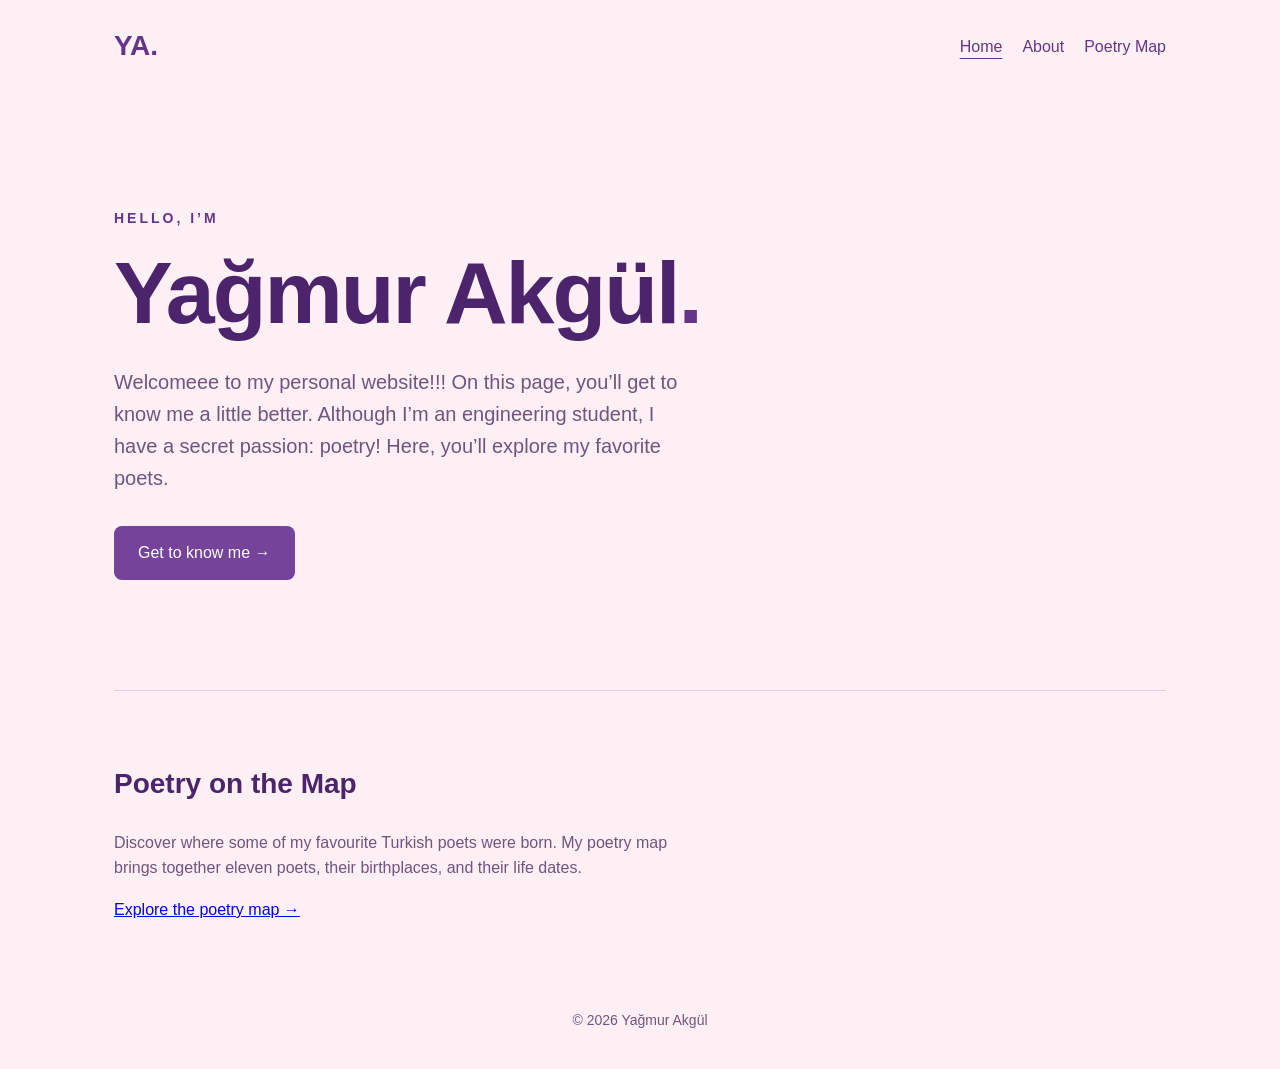
==== index.html @ 5dddb997 "Create personal website with poetry maps and poet gallery" ====
<!DOCTYPE html>
<html lang="en">
<head>
    <meta charset="UTF-8">
    <meta name="viewport" content="width=device-width, initial-scale=1.0">

    <title>Yağmur Akgül | Personal Website</title>

    <link rel="stylesheet" href="style.css">
</head>
<body>
    <header class="site-header">
        <a class="logo" href="index.html">YA.</a>

        <nav aria-label="Main navigation">
            <a href="index.html" aria-current="page">Home</a>
            <a href="about.html">About</a>
            <a href="poetry.html">Poetry Map</a>
        </nav>
    </header>

    <main>
        <section class="intro">
            <p class="eyebrow">HELLO, I’M</p>

            <h1>Yağmur Akgül<span>.</span></h1>

            <p class="description">
                Welcomeee to my personal website!!! On this page, you’ll get to know me a little better.
                Although I’m an engineering student, I have a secret passion: poetry! Here, you’ll explore my favorite poets.
            </p>

            <a class="button" href="about.html">
                Get to know me →
            </a>
        </section>

        <section class="travel" id="poetry">
            <h2>Poetry on the Map</h2>

            <p>
                Discover where some of my favourite Turkish poets
                were born. My poetry map brings together eleven
                poets, their birthplaces, and their life dates.
            </p>

            <a class="text-link" href="poetry.html">
                Explore the poetry map →
            </a>
        </section>
    </main>

    <footer>
        <p>© 2026 Yağmur Akgül</p>
    </footer>
</body>
</html>
---- style.css ----
/* Boşlukların öğelerin genişliğine dahil edilmesini sağlar. */
* {
    box-sizing: border-box;
}

/* Sayfanın genel görünümü */
body {
    margin: 0;
    background-color: #f7f5f0;
    color: #202b35;
    font-family: Arial, sans-serif;
    line-height: 1.6;
}

/* Üst bölüm */
.site-header {
    max-width: 1100px;
    margin: 0 auto;
    padding: 24px;
    display: flex;
    justify-content: space-between;
    align-items: center;
}

.logo {
    color: #202b35;
    font-size: 28px;
    font-weight: bold;
    text-decoration: none;
}

.site-header span {
    color: #616b74;
    font-size: 14px;
}

/* Sayfanın içerik alanı */
main {
    max-width: 1100px;
    margin: 0 auto;
    padding: 0 24px;
}

/* Tanıtım bölümü */
.intro {
    padding: 100px 0 110px;
    animation: appear 0.8s ease-out;
}

.eyebrow {
    color: #267b73;
    font-size: 14px;
    font-weight: bold;
    letter-spacing: 3px;
}

h1 {
    margin: 16px 0 24px;
    font-size: clamp(44px, 8vw, 88px);
    line-height: 1.1;
    letter-spacing: -2px;
}

h1 span {
    color: #267b73;
}

.description {
    max-width: 580px;
    margin-bottom: 32px;
    color: #616b74;
    font-size: 20px;
}

/* Bağlantıyı düğme gibi gösterir. */
.button {
    display: inline-block;
    padding: 14px 24px;
    border-radius: 8px;
    background-color: #267b73;
    color: white;
    text-decoration: none;
    transition: background-color 0.2s, transform 0.2s;
}

.button:hover {
    background-color: #1d605a;
    transform: translateY(-3px);
}

.button:focus-visible {
    outline: 3px solid #202b35;
    outline-offset: 4px;
}

/* Gezi tanıtımı */
.travel {
    padding: 48px 0;
    border-top: 1px solid #dcded9;
}

.travel h2 {
    font-size: 28px;
}

.travel p {
    max-width: 600px;
    color: #616b74;
}

/* Alt bölüm */
footer {
    padding: 24px;
    color: #616b74;
    text-align: center;
    font-size: 14px;
}

/* Sayfa açılırken tanıtımın belirmesi */
@keyframes appear {
    from {
        opacity: 0;
        transform: translateY(20px);
    }

    to {
        opacity: 1;
        transform: translateY(0);
    }
}

/* Küçük ekranlarda boşlukları azaltır. */
@media (max-width: 600px) {
    .intro {
        padding: 60px 0;
    }

    .description {
        font-size: 18px;
    }
}

/* Hareketi azaltmayı tercih eden kullanıcılar için */
@media (prefers-reduced-motion: reduce) {
    .intro {
        animation: none;
    }

    .button {
        transition: none;
    }
}

/* Sitenin yeni renkleri */
body {
    background-color: #fff0f5;
    color: #4c246b;
}

.logo,
h1 span,
.eyebrow {
    color: #66358a;
}

.description,
.site-header span,
.travel p,
footer {
    color: #71547f;
}

.button {
    background-color: #75439a;
}

.button:hover {
    background-color: #582c77;
}

.button:focus-visible {
    outline-color: #4c246b;
}

.travel {
    border-color: #e7cde2;
}

/* Üst menü */
.site-header nav {
    display: flex;
    flex-wrap: wrap;
    gap: 20px;
}

.site-header nav a {
    color: #66358a;
    text-decoration: none;
    padding: 4px 0;
}

.site-header nav a:hover,
.site-header nav a[aria-current="page"] {
    text-decoration: underline;
    text-underline-offset: 6px;
}

/* About sayfası */
.about-page {
    max-width: 950px;
    padding-top: 50px;
    padding-bottom: 40px;
}

/* Fotoğraf ve tanıtım yan yana */
.profile {
    display: grid;
    grid-template-columns: 200px 1fr;
    gap: 36px;
    align-items: start;
    padding-bottom: 48px;
    animation: appear 0.8s ease-out;
}

.profile-photo {
    width: 200px;
    height: 200px;
    object-fit: cover;
    border-radius: 18px;
    border: 3px solid #e7cde2;
}

.profile h1 {
    margin: 0 0 10px;
    font-size: clamp(30px, 5vw, 42px);
    letter-spacing: -1px;
}

.profile p {
    margin: 12px 0;
}

.profile .profile-role {
    color: #75439a;
    font-weight: bold;
}

/* CV bölümleri */
.cv-section {
    border-top: 1px solid #e7cde2;
    padding: 32px 0;
}

.cv-section h2 {
    margin: 0 0 8px;
    font-size: 25px;
}

.section-note,
.detail,
.cv-date {
    color: #71547f;
}

.section-note {
    margin: 0 0 24px;
}

/* Okul adı, açıklama ve tarih sütunları */
.cv-row {
    display: grid;
    grid-template-columns: 1fr 1.4fr auto;
    gap: 24px;
    padding: 22px 0;
    border-bottom: 1px solid #e7cde2;
}

.cv-row:last-child {
    border-bottom: none;
}

.cv-row h3,
.cv-row p {
    margin: 0;
    font-size: 16px;
}

.cv-row .detail {
    margin-top: 4px;
    font-size: 14px;
}

.interest-list {
    padding-left: 20px;
}

.interest-list li {
    margin-bottom: 8px;
}

/* Telefonda fotoğraf ve CV satırları alt alta */
@media (max-width: 650px) {
    .profile,
    .cv-row {
        grid-template-columns: 1fr;
        gap: 14px;
    }

    .site-header nav {
        gap: 12px;
    }

    .about-page {
        padding-top: 30px;
    }
}

@media (prefers-reduced-motion: reduce) {
    .profile {
        animation: none;
    }
}

#leaflet-map {
    height: 460px;
    width: 100%;
    margin-top: 16px;
    border: 1px solid #e7cde2;
    border-radius: 16px;
    background-color: #f5e4f0;
}

.map-note {
    color: #71547f;
    font-size: 14px;
}

.poet-popup {
    color: #4c246b;
    font-family: Arial, sans-serif;
}

.poet-popup h3 {
    margin: 8px 0;
    font-size: 17px;
}

.poet-entry + .poet-entry {
    border-top: 1px solid #e7cde2;
    margin-top: 12px;
    padding-top: 8px;
}

#leaflet-map .leaflet-popup-content-wrapper,
#leaflet-map .leaflet-popup-tip {
    background-color: #fff0f5;
}

@media (max-width: 600px) {
    #leaflet-map {
        height: 360px;
    }
}
#ol-map {
    height: 460px;
    width: 100%;
    margin-top: 16px;
    border: 1px solid #e7cde2;
    border-radius: 16px;
    overflow: hidden;
    background-color: #f5e4f0;
}

.map-legend {
    display: flex;
    flex-wrap: wrap;
    gap: 12px 24px;
    margin: 20px 0;
    color: #71547f;
    font-size: 14px;
}

.map-legend span {
    display: inline-flex;
    align-items: center;
    gap: 8px;
}

.legend-dot {
    display: inline-block;
    width: 12px;
    height: 12px;
    border-radius: 50%;
}

.legend-dot.early {
    background-color: #66358a;
}

.legend-dot.middle {
    background-color: #287f83;
}

.legend-dot.late {
    background-color: #b66a20;
}

.legend-dot.mixed {
    background-color: #c74785;
}

.map-details {
    margin-top: 16px;
    padding: 20px;
    border: 1px solid #e7cde2;
    border-radius: 12px;
    color: #4c246b;
    background-color: #fbe5ef;
}

.map-details h3 {
    margin: 8px 0;
}

@media (max-width: 600px) {
    #ol-map {
        height: 360px;
    }
}
.table-container {
    margin-top: 24px;
    overflow-x: auto;
    border: 1px solid #e7cde2;
    border-radius: 16px;
}

.poet-table {
    width: 100%;
    border-collapse: collapse;
    text-align: left;
}

.poet-table caption {
    padding: 16px;
    text-align: left;
    color: #71547f;
}

.poet-table thead {
    background-color: #efd9ed;
}

.poet-table th,
.poet-table td {
    padding: 18px;
    border-bottom: 1px solid #e7cde2;
    vertical-align: middle;
}

.poet-table tbody th {
    font-weight: 600;
}

.poet-table tbody tr:last-child th,
.poet-table tbody tr:last-child td {
    border-bottom: none;
}

.poet-table tbody tr:hover {
    background-color: #f8e3ef;
}

.poet-portrait {
    display: block;
    width: 72px;
    height: 88px;
    object-fit: cover;
    border-radius: 8px;
}
/* Şair isminin altındaki açılır bölüm */
.verse-details {
    margin-top: 10px;
    font-weight: normal;
}

.verse-details summary {
    width: fit-content;
    color: #75439a;
    font-size: 13px;
    cursor: pointer;
}

.verse-details summary:hover {
    color: #4c246b;
}

.verse-details summary:focus-visible {
    outline: 2px solid #75439a;
    outline-offset: 4px;
    border-radius: 3px;
}

.verse-details[open] summary {
    margin-bottom: 12px;
}

/* Şiir alıntısı */
.verse-quote {
    margin: 0;
    padding: 14px 18px;
    max-width: 420px;

    border-left: 3px solid #b77ac9;
    border-radius: 0 10px 10px 0;
    background-color: #f5e4f0;

    color: #57336d;
    font-family: Georgia, "Times New Roman", serif;
    font-size: 16px;
    font-style: italic;
    font-weight: normal;
    line-height: 1.8;

    white-space: pre-line;
    overflow-wrap: anywhere;
}
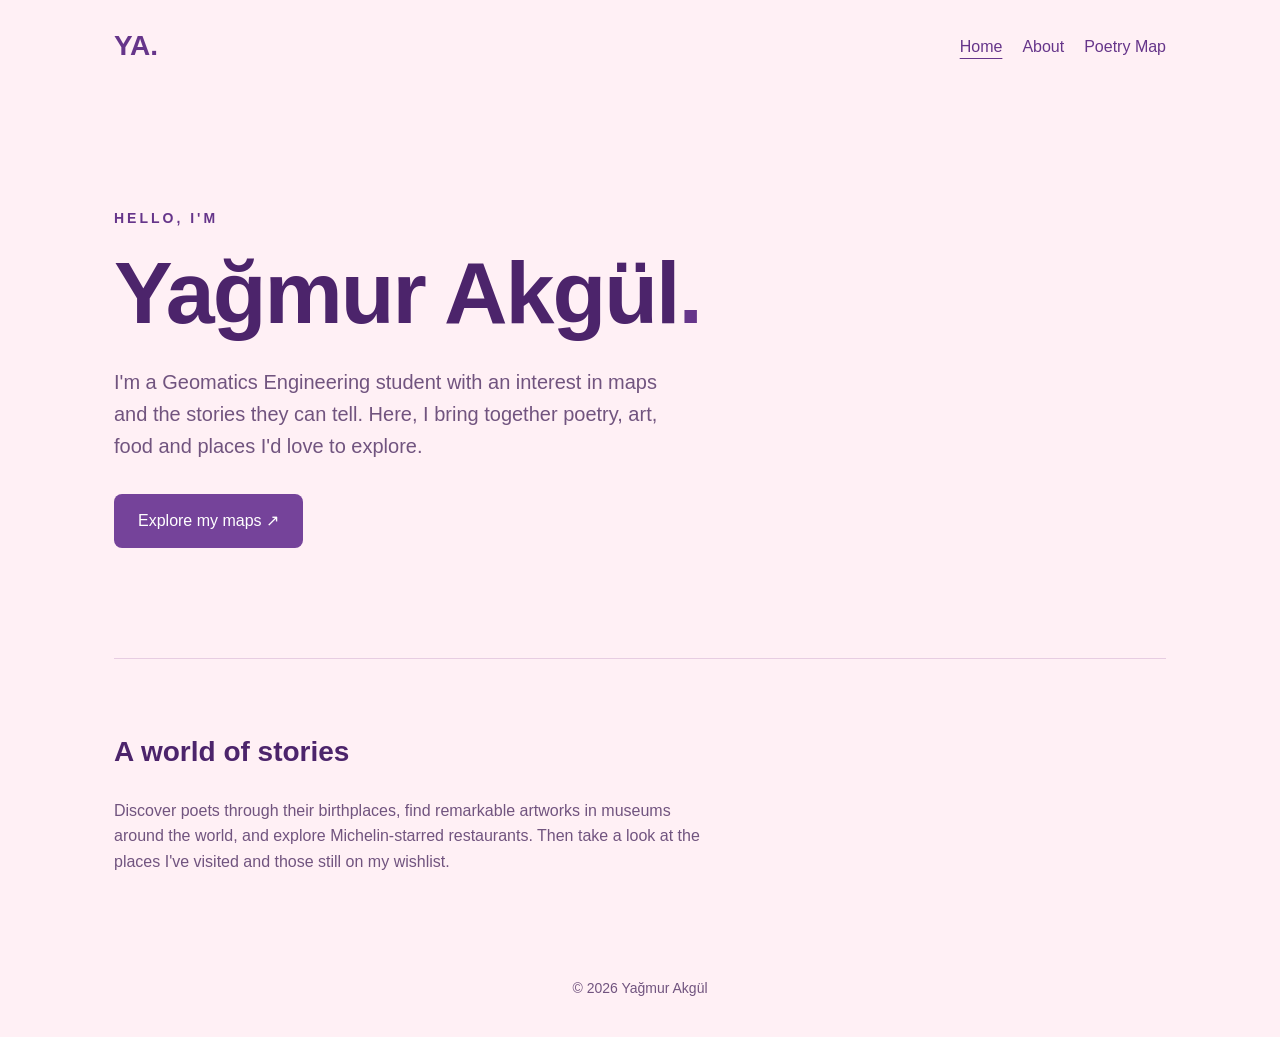
==== commit 2558ccb8: "Add travel map, clustering and restaurant dish gallery" ====
--- a/index.html
+++ b/index.html
@@ -21,33 +21,31 @@
 
     <main>
         <section class="intro">
-            <p class="eyebrow">HELLO, I’M</p>
+    <p class="eyebrow">HELLO, I'M</p>
 
-            <h1>Yağmur Akgül<span>.</span></h1>
+    <h1>Yağmur Akgül<span>.</span></h1>
 
-            <p class="description">
-                Welcomeee to my personal website!!! On this page, you’ll get to know me a little better.
-                Although I’m an engineering student, I have a secret passion: poetry! Here, you’ll explore my favorite poets.
-            </p>
+    <p class="description">
+        I'm a Geomatics Engineering student with an interest in
+        maps and the stories they can tell. Here, I bring together
+        poetry, art, food and places I'd love to explore.
+    </p>
 
-            <a class="button" href="about.html">
-                Get to know me →
-            </a>
-        </section>
+    <a class="button" href="poetry.html">
+        Explore my maps ↗
+    </a>
+</section>
 
-        <section class="travel" id="poetry">
-            <h2>Poetry on the Map</h2>
+        <section class="travel" id="travel">
+    <h2>A world of stories</h2>
 
-            <p>
-                Discover where some of my favourite Turkish poets
-                were born. My poetry map brings together eleven
-                poets, their birthplaces, and their life dates.
-            </p>
-
-            <a class="text-link" href="poetry.html">
-                Explore the poetry map →
-            </a>
-        </section>
+    <p>
+        Discover poets through their birthplaces, find remarkable
+        artworks in museums around the world, and explore
+        Michelin-starred restaurants. Then take a look at the
+        places I've visited and those still on my wishlist.
+    </p>
+</section>
     </main>
 
     <footer>
--- a/style.css
+++ b/style.css
@@ -524,3 +524,856 @@
     white-space: pre-line;
     overflow-wrap: anywhere;
 }
+/* Haritadaki şair bilgi kutuları */
+#leaflet-map .leaflet-popup-content-wrapper,
+#leaflet-map .leaflet-popup-tip {
+    background-color: #fff0f5;
+}
+
+.poet-popup {
+    color: #4c246b;
+    font-family: Arial, sans-serif;
+}
+
+.poet-popup .popup-location {
+    margin: 0 0 12px;
+    color: #71547f;
+    font-size: 13px;
+}
+
+.map-poet-card {
+    padding: 14px 0;
+}
+
+.map-poet-card + .map-poet-card {
+    border-top: 1px solid #e7cde2;
+}
+
+.map-poet-heading {
+    display: flex;
+    align-items: center;
+    gap: 14px;
+}
+
+.map-poet-heading img {
+    display: block;
+    width: 70px;
+    height: 86px;
+    object-fit: cover;
+    border-radius: 8px;
+    flex-shrink: 0;
+}
+
+.poet-popup .map-poet-heading h3 {
+    margin: 0 0 6px;
+    font-size: 17px;
+    line-height: 1.4;
+}
+
+.poet-popup .map-poet-heading p {
+    margin: 0;
+    color: #71547f;
+    font-size: 14px;
+}
+
+.map-verse {
+    margin: 16px 0 0;
+    padding: 10px 14px;
+    border-left: 3px solid #b77ac9;
+    border-radius: 0 8px 8px 0;
+    background-color: #f5e4f0;
+    color: #57336d;
+
+    font-family: Georgia, serif;
+    font-style: italic;
+    font-size: 15px;
+    line-height: 1.7;
+    white-space: pre-line;
+    overflow-wrap: anywhere;
+}
+/* HARİTA ALANLARI */
+#leaflet-map,
+#ol-map {
+    width: 100%;
+    height: 480px;
+    margin-top: 16px;
+    border: 1px solid #e7cde2;
+    border-radius: 16px;
+    background-color: #f5e4f0;
+}
+
+#ol-map {
+    overflow: hidden;
+}
+
+.map-note {
+    color: #71547f;
+    font-size: 14px;
+}
+
+/* KATEGORİ SEÇİMİ */
+#leaflet-map .leaflet-control-layers {
+    padding: 10px 14px;
+    border: 1px solid #e7cde2;
+    border-radius: 12px;
+    background-color: #fff0f5;
+    color: #4c246b;
+    font-family: Arial, sans-serif;
+    font-size: 14px;
+}
+
+#leaflet-map .leaflet-control-layers label {
+    padding: 5px 0;
+    cursor: pointer;
+}
+
+#leaflet-map .leaflet-control-layers input {
+    accent-color: #75439a;
+}
+
+/* BİLGİ KUTULARI */
+#leaflet-map .leaflet-popup-content-wrapper,
+#leaflet-map .leaflet-popup-tip {
+    background-color: #fff0f5;
+}
+
+.culture-popup {
+    color: #4c246b;
+    font-family: Arial, sans-serif;
+}
+
+.culture-popup h3 {
+    margin: 0 0 8px;
+    font-size: 17px;
+    line-height: 1.4;
+}
+
+.culture-popup .popup-location {
+    margin: 0 0 12px;
+    color: #71547f;
+    font-size: 13px;
+}
+
+/* ŞAİR KARTLARI */
+.map-poet-card {
+    padding: 14px 0;
+}
+
+.map-poet-card + .map-poet-card {
+    border-top: 1px solid #e7cde2;
+}
+
+.map-poet-heading {
+    display: flex;
+    align-items: center;
+    gap: 14px;
+}
+
+.map-poet-heading img {
+    display: block;
+    width: 70px;
+    height: 86px;
+    object-fit: cover;
+    border-radius: 8px;
+    flex-shrink: 0;
+}
+
+.map-poet-heading p {
+    margin: 0;
+    color: #71547f;
+}
+
+.map-verse {
+    margin: 16px 0 0;
+    padding: 12px 14px;
+    border-left: 3px solid #b77ac9;
+    border-radius: 0 8px 8px 0;
+    background-color: #f5e4f0;
+    color: #57336d;
+    font-family: Georgia, serif;
+    font-style: italic;
+    font-size: 15px;
+    line-height: 1.7;
+    white-space: pre-line;
+    overflow-wrap: anywhere;
+}
+
+/* ESER KARTLARI */
+.map-art-card {
+    padding: 16px 0;
+    border-top: 1px solid #e7cde2;
+}
+
+.map-art-image {
+    display: block;
+    width: 100%;
+    height: auto;
+    max-height: 250px;
+    object-fit: contain;
+    border-radius: 8px;
+    background-color: #f5e4f0;
+}
+
+.map-art-card h4 {
+    margin: 12px 0 6px;
+    font-size: 17px;
+}
+
+.culture-popup .map-art-card p {
+    margin: 6px 0;
+    line-height: 1.6;
+}
+
+.artwork-note {
+    color: #71547f;
+    font-size: 13px;
+}
+
+/* TABLOLAR */
+.table-container {
+    margin-top: 24px;
+    overflow-x: auto;
+    border: 1px solid #e7cde2;
+    border-radius: 16px;
+}
+
+.poet-table {
+    width: 100%;
+    border-collapse: collapse;
+    text-align: left;
+}
+
+.poet-table caption {
+    padding: 16px;
+    color: #71547f;
+    text-align: left;
+}
+
+.poet-table thead {
+    background-color: #efd9ed;
+}
+
+.poet-table th,
+.poet-table td {
+    padding: 18px;
+    border-bottom: 1px solid #e7cde2;
+    vertical-align: middle;
+}
+
+.poet-table tbody th {
+    font-weight: 600;
+}
+
+.poet-table tbody tr:last-child th,
+.poet-table tbody tr:last-child td {
+    border-bottom: none;
+}
+
+.poet-table tbody tr:hover {
+    background-color: #f8e3ef;
+}
+
+.poet-portrait {
+    display: block;
+    width: 72px;
+    height: 88px;
+    object-fit: cover;
+    border-radius: 8px;
+}
+
+.artwork-thumbnail {
+    display: block;
+    width: 110px;
+    height: 90px;
+    object-fit: contain;
+    border-radius: 8px;
+    background-color: #f5e4f0;
+}
+
+.artwork-table .detail {
+    margin-top: 6px;
+    font-size: 14px;
+    font-weight: normal;
+}
+
+@media (max-width: 600px) {
+    #leaflet-map,
+    #ol-map {
+        height: 380px;
+    }
+
+    .poet-table th,
+    .poet-table td {
+        padding: 12px;
+    }
+}
+/* RESTAURANT POPUPS */
+
+.restaurant-popup {
+    padding: 8px 4px;
+    color: #603878;
+}
+
+.restaurant-popup .restaurant-label {
+    margin: 0 0 12px;
+    color: #9b4777;
+    font-size: 10px;
+    font-weight: 700;
+    letter-spacing: 1.8px;
+}
+
+.restaurant-popup h3 {
+    margin: 0 0 8px;
+    color: #603878;
+    font-size: 23px;
+    line-height: 1.2;
+}
+
+.restaurant-popup .restaurant-location {
+    margin: 0 0 16px;
+    color: #9b4777;
+    font-size: 13px;
+}
+
+.restaurant-popup .michelin-badge {
+    display: inline-flex;
+    align-items: center;
+    flex-wrap: wrap;
+    gap: 10px;
+    margin: 0 0 8px;
+    padding: 9px 12px;
+    border: 1px solid #edc6dc;
+    border-radius: 12px;
+    background: #fff0f5;
+    color: #743f68;
+    font-size: 12px;
+    font-weight: 600;
+}
+
+.restaurant-popup .michelin-stars {
+    color: #ad3960;
+    font-size: 20px;
+    letter-spacing: 3px;
+    line-height: 1;
+}
+
+.restaurant-popup .michelin-meaning {
+    margin: 0 0 18px;
+    color: #795b83;
+    font-size: 12px;
+    font-style: italic;
+    line-height: 1.6;
+}
+
+.restaurant-popup .restaurant-address {
+    margin: 0 0 18px;
+    padding-top: 14px;
+    border-top: 1px solid #ecd3e3;
+    font-size: 13px;
+    line-height: 1.7;
+}
+
+.restaurant-popup a.restaurant-link {
+    display: inline-block;
+    padding: 10px 14px;
+    border-radius: 10px;
+    background: #f7e1ec;
+    color: #603878;
+    font-size: 12px;
+    font-weight: 600;
+    text-decoration: none;
+    transition: background-color 0.2s ease;
+}
+
+.restaurant-popup a.restaurant-link:hover {
+    background: #edc6dc;
+}
+
+.restaurant-popup a.restaurant-link:focus-visible {
+    outline: 2px solid #603878;
+    outline-offset: 3px;
+}
+
+.restaurant-popup .restaurant-source-note {
+    margin: 14px 0 0;
+    color: #795b83;
+    font-size: 10px;
+    line-height: 1.5;
+}
+
+/* AÇILIP KAPANAN HARİTA ARAMASI */
+
+.culture-search-control {
+    position: relative;
+    font-family: inherit;
+}
+
+.culture-search-toggle {
+    display: grid;
+    place-items: center;
+    width: 42px;
+    height: 42px;
+    padding: 0;
+    border: 1px solid #e4c6df;
+    border-radius: 12px;
+    background: #fff0f5;
+    box-shadow: 0 3px 12px rgb(96 56 120 / 12%);
+    cursor: pointer;
+    font-size: 19px;
+    transition: background-color 0.2s ease;
+}
+
+.culture-search-toggle:hover,
+.culture-search-toggle[aria-expanded="true"] {
+    background: #efd5e7;
+}
+
+.culture-search-panel {
+    position: absolute;
+    top: 50px;
+    left: 0;
+    box-sizing: border-box;
+    width: min(310px, calc(100vw - 60px));
+    padding: 18px;
+    border: 1px solid #e4c6df;
+    border-radius: 16px;
+    background: #fff8fb;
+    box-shadow: 0 8px 28px rgb(96 56 120 / 16%);
+    color: #603878;
+}
+
+.culture-search-panel[hidden] {
+    display: none;
+}
+
+.culture-search-panel label {
+    display: block;
+    margin-bottom: 12px;
+    font-size: 16px;
+    font-weight: 700;
+}
+
+.culture-search-panel input {
+    box-sizing: border-box;
+    width: 100%;
+    padding: 12px;
+    border: 1px solid #dfbfd8;
+    border-radius: 10px;
+    background: #ffffff;
+    color: #603878;
+    font-family: inherit;
+    font-size: 13px;
+}
+
+.culture-search-panel input::placeholder {
+    color: #896d95;
+}
+
+.culture-search-status {
+    margin: 10px 0;
+    font-size: 12px;
+    line-height: 1.5;
+}
+
+.culture-search-results {
+    display: grid;
+    gap: 8px;
+    max-height: 180px;
+    overflow-y: auto;
+}
+
+.culture-search-result {
+    display: block;
+    width: 100%;
+    padding: 12px;
+    border: 1px solid #eedbe8;
+    border-radius: 10px;
+    background: #fff0f5;
+    color: #603878;
+    text-align: left;
+    font-family: inherit;
+    cursor: pointer;
+    transition: background-color 0.2s ease;
+}
+
+.culture-search-result:hover {
+    background: #efd5e7;
+}
+
+.culture-search-result strong {
+    display: block;
+    font-size: 13px;
+    line-height: 1.4;
+}
+
+.culture-search-result span {
+    display: block;
+    margin-top: 5px;
+    color: #795b83;
+    font-size: 11px;
+    line-height: 1.5;
+}
+
+.culture-search-control button:focus-visible,
+.culture-search-panel input:focus-visible {
+    outline: 2px solid #8651a0;
+    outline-offset: 3px;
+}
+
+/* KÜMELENEN HARİTA NOKTALARI */
+
+.culture-cluster {
+    display: grid;
+    place-items: center;
+    box-sizing: border-box;
+    border: 5px solid rgb(255 255 255 / 65%);
+    border-radius: 50%;
+    box-shadow: 0 3px 12px rgb(60 30 80 / 22%);
+    cursor: pointer;
+}
+
+.culture-cluster-count {
+    color: #ffffff;
+    font-family: inherit;
+    font-size: 15px;
+    font-weight: 700;
+    line-height: 1;
+}
+
+.cluster-poets {
+    background: #8651a0;
+}
+
+.cluster-artworks {
+    background: #318c91;
+}
+
+.cluster-restaurants {
+    background: #b85283;
+}
+
+.culture-cluster:focus-visible {
+    outline: 3px solid #603878;
+    outline-offset: 3px;
+}
+
+/* MY TRAVEL MAP */
+
+#ol-map {
+    width: 100%;
+    height: 480px;
+    overflow: hidden;
+    border: 1px solid #e4c6df;
+    border-radius: 18px;
+    background: #f8edf4;
+}
+
+.travel-map-section {
+    margin-top: 50px;
+}
+
+/* KAPALI KATMAN MENÜSÜ */
+
+.travel-layer-control {
+    position: absolute;
+    top: 12px;
+    right: 12px;
+    font-family: inherit;
+}
+
+.travel-layer-toggle {
+    display: grid;
+    place-items: center;
+    width: 42px;
+    height: 42px;
+    margin-left: auto;
+    border: 1px solid #e4c6df;
+    border-radius: 12px;
+    background: #fff0f5;
+    color: #603878;
+    box-shadow: 0 3px 12px rgb(96 56 120 / 12%);
+    font-size: 28px;
+    cursor: pointer;
+}
+
+.travel-layer-toggle:hover,
+.travel-layer-toggle[aria-expanded="true"] {
+    background: #efd5e7;
+}
+
+.travel-layer-panel {
+    width: 180px;
+    margin-top: 8px;
+    padding: 16px;
+    border: 1px solid #e4c6df;
+    border-radius: 14px;
+    background: #fff8fb;
+    box-shadow: 0 6px 20px rgb(96 56 120 / 15%);
+    color: #603878;
+}
+
+.travel-layer-panel[hidden] {
+    display: none;
+}
+
+.travel-layer-panel p {
+    margin: 0 0 12px;
+    font-size: 10px;
+    font-weight: 700;
+    letter-spacing: 1.4px;
+}
+
+.travel-layer-panel label {
+    display: flex;
+    align-items: center;
+    gap: 9px;
+    padding: 9px 0;
+    font-size: 14px;
+    cursor: pointer;
+}
+
+.travel-layer-panel input {
+    accent-color: #8651a0;
+}
+
+/* HARİTA BİLGİ KARTI */
+
+.travel-popup {
+    position: relative;
+    box-sizing: border-box;
+    width: min(280px, calc(100vw - 65px));
+    padding: 24px;
+    border: 1px solid #e4c6df;
+    border-radius: 16px;
+    background: #fff8fb;
+    box-shadow: 0 8px 24px rgb(96 56 120 / 18%);
+    color: #603878;
+}
+
+.travel-popup[hidden] {
+    display: none;
+}
+
+.travel-popup::after {
+    position: absolute;
+    bottom: -9px;
+    left: calc(50% - 8px);
+    width: 16px;
+    height: 16px;
+    border-right: 1px solid #e4c6df;
+    border-bottom: 1px solid #e4c6df;
+    background: #fff8fb;
+    transform: rotate(45deg);
+    content: "";
+}
+
+.travel-popup-close {
+    position: absolute;
+    top: 5px;
+    right: 8px;
+    padding: 2px 8px;
+    border: none;
+    background: transparent;
+    color: #795b83;
+    font-size: 25px;
+    cursor: pointer;
+}
+
+.travel-popup .travel-popup-category {
+    margin: 0 0 10px;
+    color: #a1517f;
+    font-size: 10px;
+    font-weight: 700;
+    letter-spacing: 1.6px;
+}
+
+.travel-popup h3 {
+    margin: 0 0 12px;
+    font-size: 23px;
+    line-height: 1.2;
+}
+
+#travel-popup-note {
+    margin: 0;
+    font-size: 13px;
+    line-height: 1.8;
+}
+
+.travel-layer-control button:focus-visible,
+.travel-layer-panel input:focus-visible,
+.travel-popup-close:focus-visible {
+    outline: 2px solid #8651a0;
+    outline-offset: 3px;
+}
+
+@media (max-width: 600px) {
+    #ol-map {
+        height: 380px;
+    }
+}
+
+/* HARİTAYI SIFIRLAMA DÜĞMELERİ */
+
+.map-reset-button {
+    display: grid;
+    place-items: center;
+    box-sizing: border-box;
+    width: 42px;
+    height: 42px;
+    padding: 0;
+    border: 1px solid #e4c6df;
+    border-radius: 12px;
+    background: #fff0f5;
+    color: #603878;
+    box-shadow: 0 3px 12px rgb(96 56 120 / 12%);
+    font-family: inherit;
+    font-size: 28px;
+    line-height: 1;
+    cursor: pointer;
+    transition: background-color 0.2s ease;
+}
+
+.map-reset-button:hover {
+    background: #efd5e7;
+}
+
+.map-reset-button:focus-visible {
+    outline: 2px solid #8651a0;
+    outline-offset: 3px;
+}
+
+.travel-reset-control {
+    position: absolute;
+    top: 80px;
+    left: 10px;
+}
+
+.restaurant-popup .restaurant-dish-photo {
+    display: block;
+    width: 100%;
+    height: 180px;
+    margin: 16px 0;
+    border-radius: 12px;
+    object-fit: cover;
+}
+
+.restaurant-popup .restaurant-dish-photo[hidden] {
+    display: none;
+}
+
+.restaurant-popup .restaurant-dish-label {
+    margin: 16px 0 7px;
+    color: #a1517f;
+    font-size: 10px;
+    font-weight: 700;
+    letter-spacing: 1.5px;
+}
+
+.restaurant-popup .restaurant-dish-title {
+    margin: 0 0 10px;
+    color: #603878;
+    font-size: 18px;
+    line-height: 1.4;
+}
+
+.restaurant-popup .restaurant-dish-description {
+    margin: 0 0 18px;
+    color: #795b83;
+    font-size: 13px;
+    line-height: 1.8;
+}
+/* FOTOĞRAFLI RESTORAN TABLOSU */
+
+.restaurant-table-section {
+    margin-top: 55px;
+}
+
+.restaurant-table-section .table-container {
+    margin-top: 24px;
+    overflow-x: auto;
+}
+
+.restaurant-table {
+    width: 100%;
+    min-width: 780px;
+    border-collapse: collapse;
+    color: #603878;
+}
+
+.restaurant-table caption {
+    padding: 0 0 12px;
+    color: #795b83;
+    font-size: 13px;
+    text-align: left;
+}
+
+.restaurant-table th,
+.restaurant-table td {
+    padding: 18px;
+    border-bottom: 1px solid #ead4e3;
+    text-align: left;
+    vertical-align: middle;
+}
+
+.restaurant-table thead th {
+    background: #f2dce9;
+    font-size: 13px;
+}
+
+.restaurant-table tbody th {
+    font-size: 14px;
+    font-weight: 600;
+}
+
+.restaurant-table tbody tr {
+    background: #fff8fb;
+    transition: background-color 0.2s ease;
+}
+
+.restaurant-table tbody tr:hover {
+    background: #f9e9f1;
+}
+
+.restaurant-table .restaurant-table-photo {
+    display: block;
+    width: 110px;
+    height: 90px;
+    border-radius: 10px;
+    object-fit: cover;
+}
+
+.restaurant-table .restaurant-table-photo[hidden] {
+    display: none;
+}
+
+.restaurant-table a {
+    color: #603878;
+    text-decoration: underline;
+    text-underline-offset: 4px;
+}
+
+.restaurant-table a:hover {
+    color: #a1517f;
+}
+
+.restaurant-table-stars {
+    color: #ad3960;
+    font-size: 19px;
+    letter-spacing: 2px;
+    white-space: nowrap;
+}
+
+.restaurant-table-dish-name {
+    display: block;
+    min-width: 220px;
+    font-size: 14px;
+    line-height: 1.5;
+}
+
+.restaurant-table-description {
+    max-width: 330px;
+    margin: 8px 0 0;
+    color: #795b83;
+    font-size: 12px;
+    line-height: 1.7;
+}
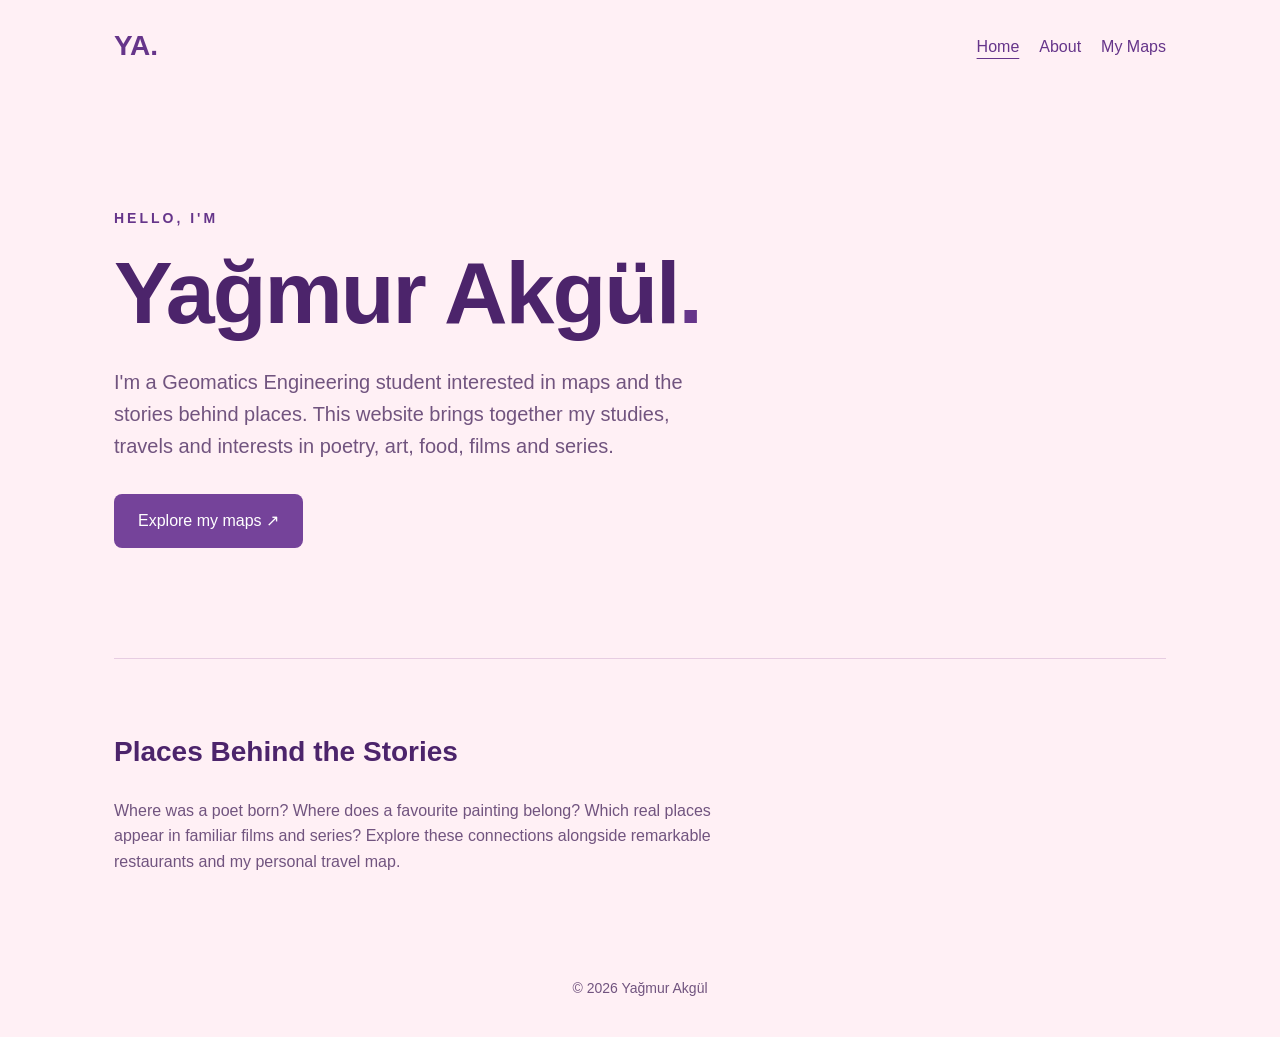
==== commit 4f6620db: "Update website content and collapsible collections" ====
--- a/index.html
+++ b/index.html
@@ -15,7 +15,7 @@
         <nav aria-label="Main navigation">
             <a href="index.html" aria-current="page">Home</a>
             <a href="about.html">About</a>
-            <a href="poetry.html">Poetry Map</a>
+            <a href="poetry.html">My Maps</a>
         </nav>
     </header>
 
@@ -26,9 +26,10 @@
     <h1>Yağmur Akgül<span>.</span></h1>
 
     <p class="description">
-        I'm a Geomatics Engineering student with an interest in
-        maps and the stories they can tell. Here, I bring together
-        poetry, art, food and places I'd love to explore.
+        I'm a Geomatics Engineering student interested in
+        maps and the stories behind places. This website
+        brings together my studies, travels and interests
+        in poetry, art, food, films and series.
     </p>
 
     <a class="button" href="poetry.html">
@@ -37,13 +38,13 @@
 </section>
 
         <section class="travel" id="travel">
-    <h2>A world of stories</h2>
+    <h2>Places Behind the Stories</h2>
 
     <p>
-        Discover poets through their birthplaces, find remarkable
-        artworks in museums around the world, and explore
-        Michelin-starred restaurants. Then take a look at the
-        places I've visited and those still on my wishlist.
+        Where was a poet born? Where does a favourite painting
+        belong? Which real places appear in familiar films
+        and series? Explore these connections alongside
+        remarkable restaurants and my personal travel map.
     </p>
 </section>
     </main>
--- a/style.css
+++ b/style.css
@@ -1376,4 +1376,221 @@
     color: #795b83;
     font-size: 12px;
     line-height: 1.7;
+}
+/* YENİ KATMAN MENÜSÜ */
+
+.leaflet-control-layers.culture-layer-menu {
+    overflow: hidden;
+    border: 1px solid #dfbfd8;
+    border-radius: 16px;
+    background: #fff8fb;
+    color: #603878;
+    box-shadow: 0 6px 22px rgb(96 56 120 / 16%);
+    font-family: inherit;
+}
+
+.culture-layer-menu .leaflet-control-layers-toggle {
+    display: grid;
+    place-items: center;
+    width: 82px;
+    height: 42px;
+    background-image: none;
+    color: #603878;
+    font-size: 13px;
+    font-weight: 700;
+    text-decoration: none;
+}
+
+.culture-layer-menu .leaflet-control-layers-toggle:hover {
+    background-color: #efd5e7;
+}
+
+.culture-layer-menu.leaflet-control-layers-expanded {
+    width: min(265px, calc(100vw - 90px));
+    box-sizing: border-box;
+    padding: 16px;
+}
+
+.culture-layer-heading {
+    margin: 0 0 13px;
+    color: #a1517f;
+    font-size: 10px;
+    font-weight: 700;
+    letter-spacing: 1.8px;
+}
+
+.culture-layer-menu .leaflet-control-layers-base label {
+    display: flex;
+    align-items: center;
+    gap: 9px;
+    margin: 8px 0;
+    padding: 11px;
+    border: 1px solid #efdae8;
+    border-radius: 12px;
+    background: #fff0f5;
+    cursor: pointer;
+    transition:
+        background-color 0.2s ease,
+        border-color 0.2s ease;
+}
+
+.culture-layer-menu .leaflet-control-layers-base label:hover {
+    background: #f2dce9;
+}
+
+.culture-layer-menu label:has(input:checked) {
+    border-color: #a578b8;
+    background: #eddef4;
+}
+
+.culture-layer-menu input[type="radio"] {
+    flex-shrink: 0;
+    margin: 0;
+    accent-color: #8651a0;
+}
+
+.layer-option {
+    display: flex;
+    align-items: center;
+    gap: 10px;
+}
+
+.layer-symbol {
+    display: grid;
+    place-items: center;
+    flex-shrink: 0;
+    width: 33px;
+    height: 33px;
+    border-radius: 10px;
+    background: #ffffff;
+    color: #8651a0;
+    font-size: 21px;
+}
+
+.layer-copy strong {
+    display: block;
+    font-size: 13px;
+    line-height: 1.4;
+}
+
+.layer-copy small {
+    display: block;
+    margin-top: 3px;
+    color: #795b83;
+    font-size: 10px;
+    line-height: 1.5;
+}
+/* SADE KATMAN MENÜSÜ */
+
+.leaflet-control-layers.simple-layer-menu {
+    border: 1px solid #dfbfd8;
+    border-radius: 14px;
+    background: #fff8fb;
+    color: #603878;
+    box-shadow: 0 5px 18px rgb(96 56 120 / 14%);
+    font-family: inherit;
+}
+
+.simple-layer-menu .leaflet-control-layers-toggle {
+    width: 42px;
+    height: 42px;
+    border-radius: 14px;
+}
+
+.simple-layer-menu.leaflet-control-layers-expanded {
+    box-sizing: border-box;
+    width: min(260px, calc(100vw - 90px));
+    padding: 12px;
+}
+
+.simple-layer-menu .leaflet-control-layers-base label {
+    margin: 6px 0;
+    padding: 12px;
+    border: 1px solid #efdae8;
+    border-radius: 10px;
+    background: #fff0f5;
+    cursor: pointer;
+}
+
+.simple-layer-menu .leaflet-control-layers-base label > span {
+    display: flex;
+    align-items: center;
+    gap: 10px;
+}
+
+.simple-layer-menu input[type="radio"] {
+    flex-shrink: 0;
+    margin: 0;
+    accent-color: #8651a0;
+}
+
+.simple-layer-menu label:has(input:checked) {
+    border-color: #a578b8;
+    background: #eddef4;
+}
+
+.simple-layer-copy strong {
+    display: block;
+    font-size: 14px;
+    line-height: 1.4;
+}
+
+.simple-layer-copy small {
+    display: block;
+    margin-top: 4px;
+    color: #795b83;
+    font-size: 11px;
+    line-height: 1.5;
+}
+/* SCREEN LOCATIONS */
+
+.cluster-screen {
+    background: #714096;
+}
+
+.screen-popup .screen-production {
+    margin: 0 0 12px;
+    color: #8651a0;
+    font-size: 13px;
+    font-weight: 700;
+}
+
+.screen-popup .screen-photo {
+    display: block;
+    width: 100%;
+    height: 175px;
+    margin-bottom: 16px;
+    border-radius: 12px;
+    object-fit: cover;
+}
+
+.screen-popup .screen-photo[hidden] {
+    display: none;
+}
+
+.screen-popup h3 {
+    margin: 0 0 8px;
+    color: #603878;
+    line-height: 1.4;
+}
+
+.screen-popup .screen-type {
+    display: inline-block;
+    padding: 6px 10px;
+    border-radius: 8px;
+    background: #eddef4;
+    color: #714096;
+    font-size: 11px;
+}
+
+.screen-popup .screen-connection {
+    color: #603878;
+    font-size: 12px;
+    font-weight: 600;
+}
+
+.screen-popup .screen-description {
+    color: #795b83;
+    font-size: 13px;
+    line-height: 1.7;
 }
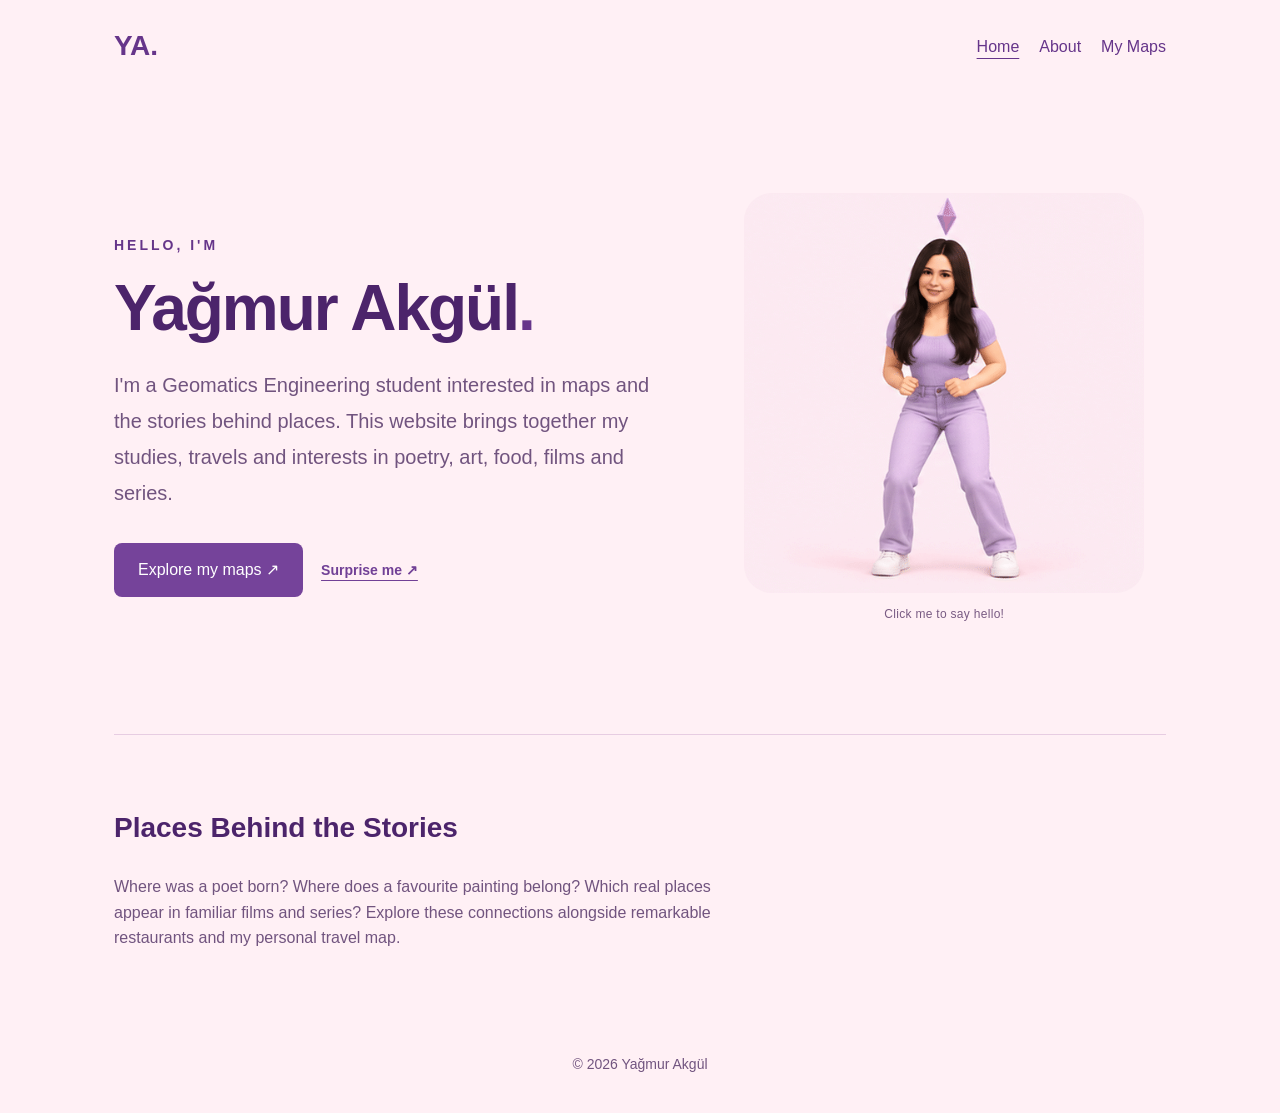
==== commit 342cea0d: "Add dancing character and surprise map interactions" ====
--- a/index.html
+++ b/index.html
@@ -20,21 +20,67 @@
     </header>
 
     <main>
-        <section class="intro">
-    <p class="eyebrow">HELLO, I'M</p>
+       <section class="intro home-hero">
+    <div class="home-hero-text">
+        <p class="eyebrow">HELLO, I'M</p>
 
-    <h1>Yağmur Akgül<span>.</span></h1>
+        <h1>Yağmur Akgül<span>.</span></h1>
 
-    <p class="description">
-        I'm a Geomatics Engineering student interested in
-        maps and the stories behind places. This website
-        brings together my studies, travels and interests
-        in poetry, art, food, films and series.
-    </p>
+        <p class="description">
+            I'm a Geomatics Engineering student interested in maps
+            and the stories behind places. This website brings together
+            my studies, travels and interests in poetry, art, food,
+            films and series.
+        </p>
 
-    <a class="button" href="poetry.html">
-        Explore my maps ↗
-    </a>
+        <div class="hero-actions">
+            <a class="button" href="poetry.html">
+                Explore my maps ↗
+            </a>
+
+            <a
+                class="surprise-link"
+                href="poetry.html?surprise=1#leaflet-map"
+            >
+                Surprise me ↗
+            </a>
+        </div>
+    </div>
+
+    <div class="home-hero-character">
+        <div
+            id="character-bubble"
+            class="character-bubble"
+            hidden
+        >
+            <p>
+                Hi! Want to explore my favourite places?
+            </p>
+
+            <a href="poetry.html?surprise=1#leaflet-map">
+                Let’s explore ↗
+            </a>
+        </div>
+
+        <button
+            id="character-button"
+            class="character-button"
+            type="button"
+            aria-label="Talk to Yağmur’s character"
+            aria-expanded="false"
+            aria-controls="character-bubble"
+        >
+            <img
+                class="sims-character"
+                src="images/yagmur-sims-solo.gif"
+                alt="A Sims-style version of Yağmur dancing"
+                width="480"
+                height="480"
+            >
+        </button>
+
+        <p class="character-hint">Click me to say hello!</p>
+    </div>
 </section>
 
         <section class="travel" id="travel">
@@ -52,5 +98,7 @@
     <footer>
         <p>© 2026 Yağmur Akgül</p>
     </footer>
+
+    <script src="home.js"></script>
 </body>
 </html>
--- a/style.css
+++ b/style.css
@@ -1593,4 +1593,215 @@
     color: #795b83;
     font-size: 13px;
     line-height: 1.7;
+}
+/* HOME: TANITIM VE DANS EDEN KARAKTER */
+
+.intro.home-hero {
+    display: grid;
+    grid-template-columns: minmax(0, 1.3fr) minmax(0, 1fr);
+    align-items: center;
+    gap: 32px;
+    width: 100%;
+    max-width: 1100px;
+    margin-inline: auto;
+    box-sizing: border-box;
+    text-align: left;
+}
+
+.home-hero-text {
+    min-width: 0;
+}
+
+.home-hero-text h1 {
+    font-size: clamp(36px, 5vw, 68px);
+    line-height: 1.1;
+}
+
+.home-hero-text .description {
+    max-width: 560px;
+    margin-inline: 0;
+    line-height: 1.8;
+}
+
+.home-hero-character {
+    display: flex;
+    align-items: center;
+    justify-content: center;
+    min-width: 0;
+}
+
+.sims-character {
+    display: block;
+    width: 100%;
+    max-width: 400px;
+    height: auto;
+    border-radius: 28px;
+}
+
+/* TELEFON VE KÜÇÜK EKRANLAR */
+
+@media (max-width: 760px) {
+    .intro.home-hero {
+        grid-template-columns: 1fr;
+        gap: 24px;
+    }
+
+    .sims-character {
+        max-width: 320px;
+    }
+}
+/* GİRİŞ SAYFASI BUTONLARI */
+
+.hero-actions {
+    display: flex;
+    align-items: center;
+    flex-wrap: wrap;
+    gap: 18px;
+    margin-top: 26px;
+}
+
+.surprise-link {
+    color: #714096;
+    font-size: 14px;
+    font-weight: 600;
+    text-decoration: underline;
+    text-underline-offset: 5px;
+}
+
+.surprise-link:hover {
+    color: #a267b1;
+}
+
+
+/* TIKLANABİLEN KARAKTER */
+
+.home-hero-character {
+    position: relative;
+    flex-direction: column;
+}
+
+.character-button {
+    display: block;
+    width: 100%;
+    max-width: 400px;
+    padding: 0;
+    border: 0;
+    border-radius: 28px;
+    background: transparent;
+    cursor: pointer;
+    transition: transform 0.2s ease;
+}
+
+.character-button:hover {
+    transform: translateY(-4px);
+}
+
+.character-button:focus-visible {
+    outline: 3px solid #8651a0;
+    outline-offset: 5px;
+}
+
+.character-hint {
+    margin: 12px 0 0;
+    color: #795b83;
+    font-size: 12px;
+    letter-spacing: 0.3px;
+}
+
+
+/* KONUŞMA BALONU */
+
+.character-bubble {
+    position: absolute;
+    z-index: 5;
+    top: 14px;
+    left: 50%;
+    width: min(260px, 85%);
+    padding: 18px 20px;
+    box-sizing: border-box;
+    border: 1px solid #e4c6df;
+    border-radius: 18px;
+    background: #fffafd;
+    color: #603878;
+    box-shadow: 0 8px 24px rgba(96, 56, 120, 0.12);
+    transform: translateX(-50%);
+    text-align: center;
+}
+
+.character-bubble[hidden] {
+    display: none;
+}
+
+.character-bubble::after {
+    content: "";
+    position: absolute;
+    bottom: -8px;
+    left: calc(50% - 7px);
+    width: 14px;
+    height: 14px;
+    border-right: 1px solid #e4c6df;
+    border-bottom: 1px solid #e4c6df;
+    background: #fffafd;
+    transform: rotate(45deg);
+}
+
+.character-bubble p {
+    margin: 0 0 10px;
+    font-size: 14px;
+    line-height: 1.6;
+}
+
+.character-bubble a {
+    color: #8651a0;
+    font-size: 13px;
+    font-weight: 600;
+    text-underline-offset: 4px;
+}
+
+
+/* HARİTADAKİ SURPRISE ME BUTONU */
+
+.leaflet-control.culture-surprise-control {
+    border: 1px solid #e4c6df;
+    border-radius: 10px;
+    background: #fffafd;
+    box-shadow: 0 3px 12px rgba(96, 56, 120, 0.12);
+    overflow: hidden;
+}
+
+.culture-surprise-button {
+    display: block;
+    padding: 11px 14px;
+    border: 0;
+    background: #fffafd;
+    color: #714096;
+    font: inherit;
+    font-size: 12px;
+    font-weight: 600;
+    cursor: pointer;
+}
+
+.culture-surprise-button:hover {
+    background: #eddef4;
+}
+
+.culture-surprise-button:focus-visible {
+    outline: 2px solid #8651a0;
+    outline-offset: -3px;
+}
+
+@media (max-width: 760px) {
+    .character-button {
+        max-width: 320px;
+    }
+}
+
+@media (prefers-reduced-motion: reduce) {
+    .character-button {
+        transition: none;
+    }
+
+    .character-button:hover {
+        transform: none;
+    }
 }
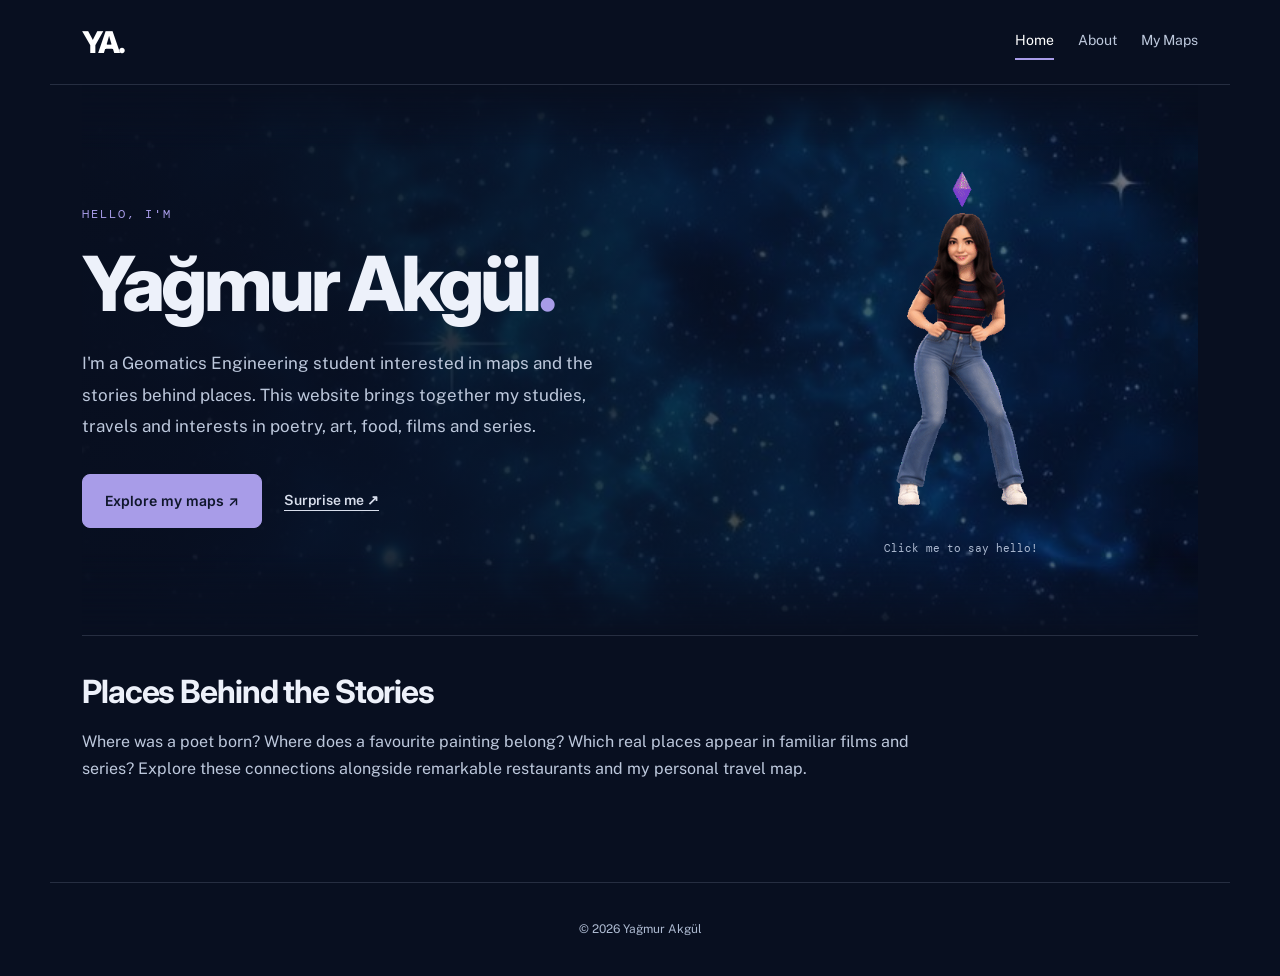
==== commit 6660b9d1: "Finalize navy design, About content and README" ====
--- a/index.html
+++ b/index.html
@@ -7,9 +7,12 @@
     <title>Yağmur Akgül | Personal Website</title>
 
     <link rel="stylesheet" href="style.css">
+    <link rel="preconnect" href="https://fonts.googleapis.com">
+    <link rel="preconnect" href="https://fonts.gstatic.com" crossorigin>
+    <link href="https://fonts.googleapis.com/css2?family=DM+Mono:wght@400;500&family=Inter:wght@500;600;700;800&family=Public+Sans:wght@400;500;600&display=swap" rel="stylesheet">
 </head>
-<body>
-    <header class="site-header">
+<body class="home-page">
+        <header class="site-header">
         <a class="logo" href="index.html">YA.</a>
 
         <nav aria-label="Main navigation">
@@ -101,4 +104,4 @@
 
     <script src="home.js"></script>
 </body>
-</html>+</html>
--- a/style.css
+++ b/style.css
@@ -1,343 +1,113 @@
-/* Boşlukların öğelerin genişliğine dahil edilmesini sağlar. */
-* {
-    box-sizing: border-box;
-}
-
-/* Sayfanın genel görünümü */
-body {
-    margin: 0;
-    background-color: #f7f5f0;
-    color: #202b35;
-    font-family: Arial, sans-serif;
-    line-height: 1.6;
-}
-
-/* Üst bölüm */
-.site-header {
-    max-width: 1100px;
-    margin: 0 auto;
-    padding: 24px;
-    display: flex;
-    justify-content: space-between;
-    align-items: center;
-}
-
-.logo {
-    color: #202b35;
-    font-size: 28px;
-    font-weight: bold;
-    text-decoration: none;
-}
-
-.site-header span {
-    color: #616b74;
-    font-size: 14px;
-}
-
-/* Sayfanın içerik alanı */
-main {
-    max-width: 1100px;
-    margin: 0 auto;
-    padding: 0 24px;
-}
-
-/* Tanıtım bölümü */
-.intro {
-    padding: 100px 0 110px;
-    animation: appear 0.8s ease-out;
-}
-
-.eyebrow {
-    color: #267b73;
-    font-size: 14px;
-    font-weight: bold;
-    letter-spacing: 3px;
-}
-
-h1 {
-    margin: 16px 0 24px;
-    font-size: clamp(44px, 8vw, 88px);
-    line-height: 1.1;
-    letter-spacing: -2px;
-}
-
-h1 span {
-    color: #267b73;
-}
-
-.description {
-    max-width: 580px;
-    margin-bottom: 32px;
-    color: #616b74;
-    font-size: 20px;
-}
-
-/* Bağlantıyı düğme gibi gösterir. */
-.button {
-    display: inline-block;
-    padding: 14px 24px;
-    border-radius: 8px;
-    background-color: #267b73;
-    color: white;
-    text-decoration: none;
-    transition: background-color 0.2s, transform 0.2s;
-}
-
-.button:hover {
-    background-color: #1d605a;
-    transform: translateY(-3px);
-}
-
-.button:focus-visible {
-    outline: 3px solid #202b35;
-    outline-offset: 4px;
-}
-
-/* Gezi tanıtımı */
-.travel {
-    padding: 48px 0;
-    border-top: 1px solid #dcded9;
-}
-
-.travel h2 {
-    font-size: 28px;
-}
-
-.travel p {
-    max-width: 600px;
-    color: #616b74;
-}
-
-/* Alt bölüm */
-footer {
-    padding: 24px;
-    color: #616b74;
-    text-align: center;
-    font-size: 14px;
-}
-
-/* Sayfa açılırken tanıtımın belirmesi */
-@keyframes appear {
-    from {
-        opacity: 0;
-        transform: translateY(20px);
-    }
-
-    to {
-        opacity: 1;
-        transform: translateY(0);
-    }
-}
-
-/* Küçük ekranlarda boşlukları azaltır. */
-@media (max-width: 600px) {
-    .intro {
-        padding: 60px 0;
-    }
-
-    .description {
-        font-size: 18px;
-    }
-}
-
-/* Hareketi azaltmayı tercih eden kullanıcılar için */
-@media (prefers-reduced-motion: reduce) {
-    .intro {
-        animation: none;
-    }
-
-    .button {
-        transition: none;
-    }
-}
-
-/* Sitenin yeni renkleri */
-body {
-    background-color: #fff0f5;
-    color: #4c246b;
-}
-
-.logo,
-h1 span,
-.eyebrow {
-    color: #66358a;
-}
-
-.description,
-.site-header span,
-.travel p,
-footer {
-    color: #71547f;
-}
-
-.button {
-    background-color: #75439a;
-}
-
-.button:hover {
-    background-color: #582c77;
-}
-
-.button:focus-visible {
-    outline-color: #4c246b;
-}
-
-.travel {
-    border-color: #e7cde2;
-}
-
-/* Üst menü */
-.site-header nav {
-    display: flex;
-    flex-wrap: wrap;
-    gap: 20px;
-}
-
-.site-header nav a {
-    color: #66358a;
-    text-decoration: none;
-    padding: 4px 0;
-}
-
-.site-header nav a:hover,
-.site-header nav a[aria-current="page"] {
-    text-decoration: underline;
-    text-underline-offset: 6px;
-}
-
-/* About sayfası */
-.about-page {
-    max-width: 950px;
-    padding-top: 50px;
-    padding-bottom: 40px;
-}
-
-/* Fotoğraf ve tanıtım yan yana */
-.profile {
-    display: grid;
-    grid-template-columns: 200px 1fr;
-    gap: 36px;
-    align-items: start;
-    padding-bottom: 48px;
-    animation: appear 0.8s ease-out;
-}
-
-.profile-photo {
-    width: 200px;
-    height: 200px;
-    object-fit: cover;
-    border-radius: 18px;
-    border: 3px solid #e7cde2;
-}
-
-.profile h1 {
-    margin: 0 0 10px;
-    font-size: clamp(30px, 5vw, 42px);
-    letter-spacing: -1px;
-}
-
-.profile p {
-    margin: 12px 0;
-}
-
-.profile .profile-role {
-    color: #75439a;
-    font-weight: bold;
-}
-
-/* CV bölümleri */
-.cv-section {
-    border-top: 1px solid #e7cde2;
-    padding: 32px 0;
-}
-
-.cv-section h2 {
-    margin: 0 0 8px;
-    font-size: 25px;
-}
-
-.section-note,
-.detail,
-.cv-date {
-    color: #71547f;
-}
-
-.section-note {
-    margin: 0 0 24px;
-}
-
-/* Okul adı, açıklama ve tarih sütunları */
-.cv-row {
-    display: grid;
-    grid-template-columns: 1fr 1.4fr auto;
-    gap: 24px;
-    padding: 22px 0;
-    border-bottom: 1px solid #e7cde2;
-}
-
-.cv-row:last-child {
-    border-bottom: none;
-}
-
-.cv-row h3,
-.cv-row p {
-    margin: 0;
-    font-size: 16px;
-}
-
-.cv-row .detail {
-    margin-top: 4px;
-    font-size: 14px;
-}
-
-.interest-list {
-    padding-left: 20px;
-}
-
-.interest-list li {
-    margin-bottom: 8px;
-}
-
-/* Telefonda fotoğraf ve CV satırları alt alta */
-@media (max-width: 650px) {
-    .profile,
-    .cv-row {
-        grid-template-columns: 1fr;
-        gap: 14px;
-    }
-
-    .site-header nav {
-        gap: 12px;
-    }
-
-    .about-page {
-        padding-top: 30px;
-    }
-}
-
-@media (prefers-reduced-motion: reduce) {
-    .profile {
-        animation: none;
-    }
-}
-
+/* SHARED NAVY DESIGN */
+:root {
+    --page: #080f20;
+    --panel: #111c32;
+    --text: #edf1fa;
+    --muted: #bdc8dc;
+    --accent: #a89ce8;
+    --line: rgba(190, 204, 235, 0.16);
+}
+* { box-sizing: border-box; }
+body { margin: 0; background: var(--page); color: var(--text); font-family: "Public Sans", Arial, sans-serif; line-height: 1.7; }
+button, input { font: inherit; }
+img { max-width: 100%; }
+[hidden] { display: none !important; }
+a { color: var(--accent); text-underline-offset: 5px; }
+.site-header { max-width: 1180px; margin: auto; padding: 24px 32px; display: flex; justify-content: space-between; align-items: center; gap: 24px; border-bottom: 1px solid var(--line); }
+.logo { color: #fff; font: 800 30px "Inter", sans-serif; letter-spacing: -2px; text-decoration: none; }
+.site-header nav { display: flex; flex-wrap: wrap; gap: 24px; }
+.site-header nav a { color: var(--muted); font-size: 14px; text-decoration: none; padding: 5px 0; border-bottom: 2px solid transparent; }
+.site-header nav a:hover, .site-header nav a[aria-current="page"] { color: #fff; border-bottom-color: var(--accent); }
+main { width: 100%; max-width: 1180px; margin: auto; padding: 0 32px 48px; }
+h1, h2, h3, h4 { font-family: "Inter", sans-serif; }
+h1 { margin: 18px 0 24px; font-size: clamp(40px, 6vw, 76px); line-height: 1.08; font-weight: 800; letter-spacing: -0.05em; }
+h1 span { color: var(--accent); }
+h2 { font-size: clamp(24px, 3vw, 32px); line-height: 1.25; letter-spacing: -0.035em; }
+.eyebrow { color: var(--accent); font-family: "DM Mono", monospace; font-size: 12px; font-weight: 400; letter-spacing: 2px; }
+.intro { padding: 72px 0 56px; animation: appear 0.6s ease-out; }
+.description { max-width: 720px; color: var(--muted); font-size: 17px; line-height: 1.85; }
+.button { display: inline-block; padding: 14px 22px; border: 1px solid var(--accent); border-radius: 8px; background: var(--accent); color: #10172c; font-family: "Inter", sans-serif; font-size: 14px; font-weight: 600; text-decoration: none; transition: background-color 0.2s, transform 0.2s; }
+.button:hover { background: #c1b7f3; transform: translateY(-2px); }
+a:focus-visible, button:focus-visible, summary:focus-visible, input:focus-visible { outline: 2px solid #c4b8ff; outline-offset: 4px; }
+.cv-section, .travel, .about-project { padding: 36px 0; border-top: 1px solid var(--line); }
+.cv-section h2, .travel h2, .about-project h2 { margin: 0 0 16px; }
+main > section > p, .about-project p, .travel p { color: var(--muted); max-width: 850px; }
+.detail, .cv-date, .section-note { color: var(--muted); }
+footer { max-width: 1180px; margin: auto; padding: 24px 32px; text-align: center; border-top: 1px solid var(--line); color: #aebbd2; font-size: 12px; }
+
+/* HOME */
+.intro.home-hero { position: relative; isolation: isolate; display: grid; grid-template-columns: minmax(0,1.25fr) minmax(0,1fr); gap: 48px; align-items: center; padding: 80px 0; }
+.home-hero > * { position: relative; z-index: 1; min-width: 0; }
+.home-hero::before { content: ""; position: absolute; inset: 0; z-index: 0; pointer-events: none; background-image: linear-gradient(90deg,rgba(8,15,32,.97),rgba(8,15,32,.82) 45%,rgba(8,15,32,.5)),url("images/galaxy.png"); background-size: cover; background-position: center; -webkit-mask-image: linear-gradient(transparent,black 12%,black 85%,transparent); mask-image: linear-gradient(transparent,black 12%,black 85%,transparent); }
+.home-hero-text .description { max-width: 550px; }
+.hero-actions { display: flex; align-items: center; flex-wrap: wrap; gap: 22px; margin-top: 32px; }
+.surprise-link { color: #d8deec; font-size: 14px; font-weight: 600; }
+.surprise-link:hover { color: #bfb3ff; }
+.home-hero-character { display: flex; flex-direction: column; align-items: center; }
+.character-button { display: block; width: 100%; max-width: 360px; padding: 0; overflow: hidden; border: 1px solid var(--line); border-radius: 20px; background: var(--page); box-shadow: 0 20px 60px rgba(0,0,0,.3); cursor: pointer; transition: transform .2s; }
+.character-button:hover { transform: translateY(-4px); }
+.sims-character { display: block; width: 100%; height: auto; }
+.character-hint { margin: 16px 0 0; color: #aebbd2; font: 11px "DM Mono", monospace; }
+.character-bubble { position: absolute; z-index: 5; top: 10px; left: 50%; width: min(260px,85%); padding: 18px 20px; border: 1px solid #52617e; border-radius: 18px; background: #15213a; color: #fff; transform: translateX(-50%); text-align: center; box-shadow: 0 8px 24px rgba(0,0,0,.25); }
+.character-bubble::after { content: ""; position: absolute; bottom: -8px; left: calc(50% - 7px); width: 14px; height: 14px; background: #15213a; border-right: 1px solid #52617e; border-bottom: 1px solid #52617e; transform: rotate(45deg); }
+.character-bubble p { margin: 0 0 10px; font-size: 14px; }
+.character-bubble a { color: #c4b8ff; font-size: 13px; font-weight: 600; }
+.character-bubble:not([hidden]) { animation: bubble-appear .3s ease-out; }
+
+/* ABOUT */
+.about-page { padding-top: 64px; }
+.profile { display: grid; grid-template-columns: 220px minmax(0,1fr); align-items: start; gap: 48px; padding-bottom: 48px; animation: appear .6s ease-out; }
+.profile-photo { width: 220px; height: 260px; object-fit: cover; border-radius: 18px; border: 1px solid var(--line); }
+.profile h1 { margin: 12px 0; font-size: clamp(34px,5vw,52px); }
+.profile p { margin: 12px 0; color: var(--muted); }
+.profile .eyebrow, .profile .profile-role { color: var(--accent); }
+.profile .profile-role { font-weight: 600; }
+.cv-row { display: grid; grid-template-columns: 1fr 1.4fr auto; gap: 24px; padding: 24px 0; border-bottom: 1px solid var(--line); }
+.cv-row:last-child { border-bottom: 0; }
+.cv-row h3, .cv-row p { margin: 0; font-size: 15px; }
+.cv-row .detail { margin-top: 6px; font-size: 13px; }
+.cv-date { font-family: "DM Mono", monospace; font-size: 12px !important; }
+.about-project .button { margin-top: 12px; }
+
+/* ANIMATION AND RESPONSIVE LAYOUT */
+@keyframes appear { from { opacity:0; transform:translateY(12px); } to { opacity:1; transform:translateY(0); } }
+@keyframes bubble-appear { from { opacity:0; transform:translateX(-50%) translateY(10px) scale(.95); } to { opacity:1; transform:translateX(-50%) translateY(0) scale(1); } }
+@media (max-width:760px) {
+    main { padding-inline: 20px; }
+    .site-header { padding:20px; gap:16px; }
+    .site-header nav { gap:14px; }
+    .intro { padding:48px 0; }
+    .intro.home-hero { grid-template-columns:1fr; gap:36px; padding:48px 0; }
+    .character-button { max-width:300px; }
+    .profile { grid-template-columns:1fr; gap:24px; }
+    .profile-photo { width:180px; height:210px; }
+    .cv-row { grid-template-columns:1fr; gap:10px; }
+    .about-page { padding-top:36px; }
+}
+@media (prefers-reduced-motion:reduce) {
+    .intro, .profile, .character-bubble:not([hidden]) { animation:none; }
+    .button, .character-button { transition:none; }
+    .button:hover, .character-button:hover { transform:none; }
+}
+
+/* MAP COMPONENTS */
 #leaflet-map {
     height: 460px;
     width: 100%;
     margin-top: 16px;
-    border: 1px solid #e7cde2;
+    border: 1px solid #d7dfec;
     border-radius: 16px;
-    background-color: #f5e4f0;
+    background-color: #e7edf8;
 }
 
 .map-note {
-    color: #71547f;
+    color: #53647d;
     font-size: 14px;
 }
 
 .poet-popup {
-    color: #4c246b;
-    font-family: Arial, sans-serif;
+    color: #253550;
+    font-family: "Public Sans", sans-serif;
 }
 
 .poet-popup h3 {
@@ -346,14 +116,14 @@
 }
 
 .poet-entry + .poet-entry {
-    border-top: 1px solid #e7cde2;
+    border-top: 1px solid #d7dfec;
     margin-top: 12px;
     padding-top: 8px;
 }
 
 #leaflet-map .leaflet-popup-content-wrapper,
 #leaflet-map .leaflet-popup-tip {
-    background-color: #fff0f5;
+    background-color: #f8faff;
 }
 
 @media (max-width: 600px) {
@@ -365,10 +135,10 @@
     height: 460px;
     width: 100%;
     margin-top: 16px;
-    border: 1px solid #e7cde2;
+    border: 1px solid #d7dfec;
     border-radius: 16px;
     overflow: hidden;
-    background-color: #f5e4f0;
+    background-color: #e7edf8;
 }
 
 .map-legend {
@@ -376,7 +146,7 @@
     flex-wrap: wrap;
     gap: 12px 24px;
     margin: 20px 0;
-    color: #71547f;
+    color: #53647d;
     font-size: 14px;
 }
 
@@ -412,9 +182,9 @@
 .map-details {
     margin-top: 16px;
     padding: 20px;
-    border: 1px solid #e7cde2;
+    border: 1px solid #d7dfec;
     border-radius: 12px;
-    color: #4c246b;
+    color: #253550;
     background-color: #fbe5ef;
 }
 
@@ -430,7 +200,7 @@
 .table-container {
     margin-top: 24px;
     overflow-x: auto;
-    border: 1px solid #e7cde2;
+    border: 1px solid #d7dfec;
     border-radius: 16px;
 }
 
@@ -443,7 +213,7 @@
 .poet-table caption {
     padding: 16px;
     text-align: left;
-    color: #71547f;
+    color: #53647d;
 }
 
 .poet-table thead {
@@ -453,7 +223,7 @@
 .poet-table th,
 .poet-table td {
     padding: 18px;
-    border-bottom: 1px solid #e7cde2;
+    border-bottom: 1px solid #d7dfec;
     vertical-align: middle;
 }
 
@@ -491,7 +261,7 @@
 }
 
 .verse-details summary:hover {
-    color: #4c246b;
+    color: #253550;
 }
 
 .verse-details summary:focus-visible {
@@ -512,7 +282,7 @@
 
     border-left: 3px solid #b77ac9;
     border-radius: 0 10px 10px 0;
-    background-color: #f5e4f0;
+    background-color: #e7edf8;
 
     color: #57336d;
     font-family: Georgia, "Times New Roman", serif;
@@ -527,17 +297,17 @@
 /* Haritadaki şair bilgi kutuları */
 #leaflet-map .leaflet-popup-content-wrapper,
 #leaflet-map .leaflet-popup-tip {
-    background-color: #fff0f5;
+    background-color: #f8faff;
 }
 
 .poet-popup {
-    color: #4c246b;
-    font-family: Arial, sans-serif;
+    color: #253550;
+    font-family: "Public Sans", sans-serif;
 }
 
 .poet-popup .popup-location {
     margin: 0 0 12px;
-    color: #71547f;
+    color: #53647d;
     font-size: 13px;
 }
 
@@ -546,7 +316,7 @@
 }
 
 .map-poet-card + .map-poet-card {
-    border-top: 1px solid #e7cde2;
+    border-top: 1px solid #d7dfec;
 }
 
 .map-poet-heading {
@@ -572,7 +342,7 @@
 
 .poet-popup .map-poet-heading p {
     margin: 0;
-    color: #71547f;
+    color: #53647d;
     font-size: 14px;
 }
 
@@ -581,7 +351,7 @@
     padding: 10px 14px;
     border-left: 3px solid #b77ac9;
     border-radius: 0 8px 8px 0;
-    background-color: #f5e4f0;
+    background-color: #e7edf8;
     color: #57336d;
 
     font-family: Georgia, serif;
@@ -597,9 +367,9 @@
     width: 100%;
     height: 480px;
     margin-top: 16px;
-    border: 1px solid #e7cde2;
+    border: 1px solid #d7dfec;
     border-radius: 16px;
-    background-color: #f5e4f0;
+    background-color: #e7edf8;
 }
 
 #ol-map {
@@ -607,18 +377,18 @@
 }
 
 .map-note {
-    color: #71547f;
+    color: #53647d;
     font-size: 14px;
 }
 
 /* KATEGORİ SEÇİMİ */
 #leaflet-map .leaflet-control-layers {
     padding: 10px 14px;
-    border: 1px solid #e7cde2;
+    border: 1px solid #d7dfec;
     border-radius: 12px;
-    background-color: #fff0f5;
-    color: #4c246b;
-    font-family: Arial, sans-serif;
+    background-color: #f8faff;
+    color: #253550;
+    font-family: "Public Sans", sans-serif;
     font-size: 14px;
 }
 
@@ -634,12 +404,12 @@
 /* BİLGİ KUTULARI */
 #leaflet-map .leaflet-popup-content-wrapper,
 #leaflet-map .leaflet-popup-tip {
-    background-color: #fff0f5;
+    background-color: #f8faff;
 }
 
 .culture-popup {
-    color: #4c246b;
-    font-family: Arial, sans-serif;
+    color: #253550;
+    font-family: "Public Sans", sans-serif;
 }
 
 .culture-popup h3 {
@@ -650,7 +420,7 @@
 
 .culture-popup .popup-location {
     margin: 0 0 12px;
-    color: #71547f;
+    color: #53647d;
     font-size: 13px;
 }
 
@@ -660,7 +430,7 @@
 }
 
 .map-poet-card + .map-poet-card {
-    border-top: 1px solid #e7cde2;
+    border-top: 1px solid #d7dfec;
 }
 
 .map-poet-heading {
@@ -680,7 +450,7 @@
 
 .map-poet-heading p {
     margin: 0;
-    color: #71547f;
+    color: #53647d;
 }
 
 .map-verse {
@@ -688,7 +458,7 @@
     padding: 12px 14px;
     border-left: 3px solid #b77ac9;
     border-radius: 0 8px 8px 0;
-    background-color: #f5e4f0;
+    background-color: #e7edf8;
     color: #57336d;
     font-family: Georgia, serif;
     font-style: italic;
@@ -701,7 +471,7 @@
 /* ESER KARTLARI */
 .map-art-card {
     padding: 16px 0;
-    border-top: 1px solid #e7cde2;
+    border-top: 1px solid #d7dfec;
 }
 
 .map-art-image {
@@ -711,7 +481,7 @@
     max-height: 250px;
     object-fit: contain;
     border-radius: 8px;
-    background-color: #f5e4f0;
+    background-color: #e7edf8;
 }
 
 .map-art-card h4 {
@@ -725,7 +495,7 @@
 }
 
 .artwork-note {
-    color: #71547f;
+    color: #53647d;
     font-size: 13px;
 }
 
@@ -733,7 +503,7 @@
 .table-container {
     margin-top: 24px;
     overflow-x: auto;
-    border: 1px solid #e7cde2;
+    border: 1px solid #d7dfec;
     border-radius: 16px;
 }
 
@@ -745,7 +515,7 @@
 
 .poet-table caption {
     padding: 16px;
-    color: #71547f;
+    color: #53647d;
     text-align: left;
 }
 
@@ -756,7 +526,7 @@
 .poet-table th,
 .poet-table td {
     padding: 18px;
-    border-bottom: 1px solid #e7cde2;
+    border-bottom: 1px solid #d7dfec;
     vertical-align: middle;
 }
 
@@ -787,7 +557,7 @@
     height: 90px;
     object-fit: contain;
     border-radius: 8px;
-    background-color: #f5e4f0;
+    background-color: #e7edf8;
 }
 
 .artwork-table .detail {
@@ -811,7 +581,7 @@
 
 .restaurant-popup {
     padding: 8px 4px;
-    color: #603878;
+    color: #253550;
 }
 
 .restaurant-popup .restaurant-label {
@@ -824,7 +594,7 @@
 
 .restaurant-popup h3 {
     margin: 0 0 8px;
-    color: #603878;
+    color: #253550;
     font-size: 23px;
     line-height: 1.2;
 }
@@ -844,7 +614,7 @@
     padding: 9px 12px;
     border: 1px solid #edc6dc;
     border-radius: 12px;
-    background: #fff0f5;
+    background: #f8faff;
     color: #743f68;
     font-size: 12px;
     font-weight: 600;
@@ -859,7 +629,7 @@
 
 .restaurant-popup .michelin-meaning {
     margin: 0 0 18px;
-    color: #795b83;
+    color: #53647d;
     font-size: 12px;
     font-style: italic;
     line-height: 1.6;
@@ -878,7 +648,7 @@
     padding: 10px 14px;
     border-radius: 10px;
     background: #f7e1ec;
-    color: #603878;
+    color: #253550;
     font-size: 12px;
     font-weight: 600;
     text-decoration: none;
@@ -890,13 +660,13 @@
 }
 
 .restaurant-popup a.restaurant-link:focus-visible {
-    outline: 2px solid #603878;
+    outline: 2px solid #253550;
     outline-offset: 3px;
 }
 
 .restaurant-popup .restaurant-source-note {
     margin: 14px 0 0;
-    color: #795b83;
+    color: #53647d;
     font-size: 10px;
     line-height: 1.5;
 }
@@ -914,9 +684,9 @@
     width: 42px;
     height: 42px;
     padding: 0;
-    border: 1px solid #e4c6df;
+    border: 1px solid #d7dfec;
     border-radius: 12px;
-    background: #fff0f5;
+    background: #f8faff;
     box-shadow: 0 3px 12px rgb(96 56 120 / 12%);
     cursor: pointer;
     font-size: 19px;
@@ -935,11 +705,11 @@
     box-sizing: border-box;
     width: min(310px, calc(100vw - 60px));
     padding: 18px;
-    border: 1px solid #e4c6df;
+    border: 1px solid #d7dfec;
     border-radius: 16px;
-    background: #fff8fb;
+    background: #f8faff;
     box-shadow: 0 8px 28px rgb(96 56 120 / 16%);
-    color: #603878;
+    color: #253550;
 }
 
 .culture-search-panel[hidden] {
@@ -960,7 +730,7 @@
     border: 1px solid #dfbfd8;
     border-radius: 10px;
     background: #ffffff;
-    color: #603878;
+    color: #253550;
     font-family: inherit;
     font-size: 13px;
 }
@@ -988,8 +758,8 @@
     padding: 12px;
     border: 1px solid #eedbe8;
     border-radius: 10px;
-    background: #fff0f5;
-    color: #603878;
+    background: #f8faff;
+    color: #253550;
     text-align: left;
     font-family: inherit;
     cursor: pointer;
@@ -1009,7 +779,7 @@
 .culture-search-result span {
     display: block;
     margin-top: 5px;
-    color: #795b83;
+    color: #53647d;
     font-size: 11px;
     line-height: 1.5;
 }
@@ -1053,7 +823,7 @@
 }
 
 .culture-cluster:focus-visible {
-    outline: 3px solid #603878;
+    outline: 3px solid #253550;
     outline-offset: 3px;
 }
 
@@ -1063,7 +833,7 @@
     width: 100%;
     height: 480px;
     overflow: hidden;
-    border: 1px solid #e4c6df;
+    border: 1px solid #d7dfec;
     border-radius: 18px;
     background: #f8edf4;
 }
@@ -1087,10 +857,10 @@
     width: 42px;
     height: 42px;
     margin-left: auto;
-    border: 1px solid #e4c6df;
+    border: 1px solid #d7dfec;
     border-radius: 12px;
-    background: #fff0f5;
-    color: #603878;
+    background: #f8faff;
+    color: #253550;
     box-shadow: 0 3px 12px rgb(96 56 120 / 12%);
     font-size: 28px;
     cursor: pointer;
@@ -1105,11 +875,11 @@
     width: 180px;
     margin-top: 8px;
     padding: 16px;
-    border: 1px solid #e4c6df;
+    border: 1px solid #d7dfec;
     border-radius: 14px;
-    background: #fff8fb;
+    background: #f8faff;
     box-shadow: 0 6px 20px rgb(96 56 120 / 15%);
-    color: #603878;
+    color: #253550;
 }
 
 .travel-layer-panel[hidden] {
@@ -1143,11 +913,11 @@
     box-sizing: border-box;
     width: min(280px, calc(100vw - 65px));
     padding: 24px;
-    border: 1px solid #e4c6df;
+    border: 1px solid #d7dfec;
     border-radius: 16px;
-    background: #fff8fb;
+    background: #f8faff;
     box-shadow: 0 8px 24px rgb(96 56 120 / 18%);
-    color: #603878;
+    color: #253550;
 }
 
 .travel-popup[hidden] {
@@ -1160,9 +930,9 @@
     left: calc(50% - 8px);
     width: 16px;
     height: 16px;
-    border-right: 1px solid #e4c6df;
-    border-bottom: 1px solid #e4c6df;
-    background: #fff8fb;
+    border-right: 1px solid #d7dfec;
+    border-bottom: 1px solid #d7dfec;
+    background: #f8faff;
     transform: rotate(45deg);
     content: "";
 }
@@ -1174,7 +944,7 @@
     padding: 2px 8px;
     border: none;
     background: transparent;
-    color: #795b83;
+    color: #53647d;
     font-size: 25px;
     cursor: pointer;
 }
@@ -1221,10 +991,10 @@
     width: 42px;
     height: 42px;
     padding: 0;
-    border: 1px solid #e4c6df;
+    border: 1px solid #d7dfec;
     border-radius: 12px;
-    background: #fff0f5;
-    color: #603878;
+    background: #f8faff;
+    color: #253550;
     box-shadow: 0 3px 12px rgb(96 56 120 / 12%);
     font-family: inherit;
     font-size: 28px;
@@ -1271,14 +1041,14 @@
 
 .restaurant-popup .restaurant-dish-title {
     margin: 0 0 10px;
-    color: #603878;
+    color: #253550;
     font-size: 18px;
     line-height: 1.4;
 }
 
 .restaurant-popup .restaurant-dish-description {
     margin: 0 0 18px;
-    color: #795b83;
+    color: #53647d;
     font-size: 13px;
     line-height: 1.8;
 }
@@ -1297,12 +1067,12 @@
     width: 100%;
     min-width: 780px;
     border-collapse: collapse;
-    color: #603878;
+    color: #253550;
 }
 
 .restaurant-table caption {
     padding: 0 0 12px;
-    color: #795b83;
+    color: #53647d;
     font-size: 13px;
     text-align: left;
 }
@@ -1310,13 +1080,13 @@
 .restaurant-table th,
 .restaurant-table td {
     padding: 18px;
-    border-bottom: 1px solid #ead4e3;
+    border-bottom: 1px solid #d7dfec;
     text-align: left;
     vertical-align: middle;
 }
 
 .restaurant-table thead th {
-    background: #f2dce9;
+    background: #e8eef8;
     font-size: 13px;
 }
 
@@ -1326,7 +1096,7 @@
 }
 
 .restaurant-table tbody tr {
-    background: #fff8fb;
+    background: #f8faff;
     transition: background-color 0.2s ease;
 }
 
@@ -1347,7 +1117,7 @@
 }
 
 .restaurant-table a {
-    color: #603878;
+    color: #253550;
     text-decoration: underline;
     text-underline-offset: 4px;
 }
@@ -1373,179 +1143,14 @@
 .restaurant-table-description {
     max-width: 330px;
     margin: 8px 0 0;
-    color: #795b83;
+    color: #53647d;
     font-size: 12px;
     line-height: 1.7;
 }
-/* YENİ KATMAN MENÜSÜ */
-
-.leaflet-control-layers.culture-layer-menu {
-    overflow: hidden;
-    border: 1px solid #dfbfd8;
-    border-radius: 16px;
-    background: #fff8fb;
-    color: #603878;
-    box-shadow: 0 6px 22px rgb(96 56 120 / 16%);
-    font-family: inherit;
-}
-
-.culture-layer-menu .leaflet-control-layers-toggle {
-    display: grid;
-    place-items: center;
-    width: 82px;
-    height: 42px;
-    background-image: none;
-    color: #603878;
-    font-size: 13px;
-    font-weight: 700;
-    text-decoration: none;
-}
-
-.culture-layer-menu .leaflet-control-layers-toggle:hover {
-    background-color: #efd5e7;
-}
-
-.culture-layer-menu.leaflet-control-layers-expanded {
-    width: min(265px, calc(100vw - 90px));
-    box-sizing: border-box;
-    padding: 16px;
-}
-
-.culture-layer-heading {
-    margin: 0 0 13px;
-    color: #a1517f;
-    font-size: 10px;
-    font-weight: 700;
-    letter-spacing: 1.8px;
-}
-
-.culture-layer-menu .leaflet-control-layers-base label {
-    display: flex;
-    align-items: center;
-    gap: 9px;
-    margin: 8px 0;
-    padding: 11px;
-    border: 1px solid #efdae8;
-    border-radius: 12px;
-    background: #fff0f5;
-    cursor: pointer;
-    transition:
-        background-color 0.2s ease,
-        border-color 0.2s ease;
-}
-
-.culture-layer-menu .leaflet-control-layers-base label:hover {
-    background: #f2dce9;
-}
-
-.culture-layer-menu label:has(input:checked) {
-    border-color: #a578b8;
-    background: #eddef4;
-}
-
-.culture-layer-menu input[type="radio"] {
-    flex-shrink: 0;
-    margin: 0;
-    accent-color: #8651a0;
-}
-
-.layer-option {
-    display: flex;
-    align-items: center;
-    gap: 10px;
-}
-
-.layer-symbol {
-    display: grid;
-    place-items: center;
-    flex-shrink: 0;
-    width: 33px;
-    height: 33px;
-    border-radius: 10px;
-    background: #ffffff;
-    color: #8651a0;
-    font-size: 21px;
-}
-
-.layer-copy strong {
-    display: block;
-    font-size: 13px;
-    line-height: 1.4;
-}
-
-.layer-copy small {
-    display: block;
-    margin-top: 3px;
-    color: #795b83;
-    font-size: 10px;
-    line-height: 1.5;
-}
-/* SADE KATMAN MENÜSÜ */
-
-.leaflet-control-layers.simple-layer-menu {
-    border: 1px solid #dfbfd8;
-    border-radius: 14px;
-    background: #fff8fb;
-    color: #603878;
-    box-shadow: 0 5px 18px rgb(96 56 120 / 14%);
-    font-family: inherit;
-}
-
-.simple-layer-menu .leaflet-control-layers-toggle {
-    width: 42px;
-    height: 42px;
-    border-radius: 14px;
-}
-
-.simple-layer-menu.leaflet-control-layers-expanded {
-    box-sizing: border-box;
-    width: min(260px, calc(100vw - 90px));
-    padding: 12px;
-}
-
-.simple-layer-menu .leaflet-control-layers-base label {
-    margin: 6px 0;
-    padding: 12px;
-    border: 1px solid #efdae8;
-    border-radius: 10px;
-    background: #fff0f5;
-    cursor: pointer;
-}
-
-.simple-layer-menu .leaflet-control-layers-base label > span {
-    display: flex;
-    align-items: center;
-    gap: 10px;
-}
-
-.simple-layer-menu input[type="radio"] {
-    flex-shrink: 0;
-    margin: 0;
-    accent-color: #8651a0;
-}
-
-.simple-layer-menu label:has(input:checked) {
-    border-color: #a578b8;
-    background: #eddef4;
-}
-
-.simple-layer-copy strong {
-    display: block;
-    font-size: 14px;
-    line-height: 1.4;
-}
-
-.simple-layer-copy small {
-    display: block;
-    margin-top: 4px;
-    color: #795b83;
-    font-size: 11px;
-    line-height: 1.5;
-}
 /* SCREEN LOCATIONS */
 
 .cluster-screen {
-    background: #714096;
+    background: #455d88;
 }
 
 .screen-popup .screen-production {
@@ -1570,7 +1175,7 @@
 
 .screen-popup h3 {
     margin: 0 0 8px;
-    color: #603878;
+    color: #253550;
     line-height: 1.4;
 }
 
@@ -1578,193 +1183,28 @@
     display: inline-block;
     padding: 6px 10px;
     border-radius: 8px;
-    background: #eddef4;
-    color: #714096;
+    background: #e8eef8;
+    color: #455d88;
     font-size: 11px;
 }
 
 .screen-popup .screen-connection {
-    color: #603878;
+    color: #253550;
     font-size: 12px;
     font-weight: 600;
 }
 
 .screen-popup .screen-description {
-    color: #795b83;
+    color: #53647d;
     font-size: 13px;
     line-height: 1.7;
 }
-/* HOME: TANITIM VE DANS EDEN KARAKTER */
-
-.intro.home-hero {
-    display: grid;
-    grid-template-columns: minmax(0, 1.3fr) minmax(0, 1fr);
-    align-items: center;
-    gap: 32px;
-    width: 100%;
-    max-width: 1100px;
-    margin-inline: auto;
-    box-sizing: border-box;
-    text-align: left;
-}
-
-.home-hero-text {
-    min-width: 0;
-}
-
-.home-hero-text h1 {
-    font-size: clamp(36px, 5vw, 68px);
-    line-height: 1.1;
-}
-
-.home-hero-text .description {
-    max-width: 560px;
-    margin-inline: 0;
-    line-height: 1.8;
-}
-
-.home-hero-character {
-    display: flex;
-    align-items: center;
-    justify-content: center;
-    min-width: 0;
-}
-
-.sims-character {
-    display: block;
-    width: 100%;
-    max-width: 400px;
-    height: auto;
-    border-radius: 28px;
-}
-
-/* TELEFON VE KÜÇÜK EKRANLAR */
-
-@media (max-width: 760px) {
-    .intro.home-hero {
-        grid-template-columns: 1fr;
-        gap: 24px;
-    }
-
-    .sims-character {
-        max-width: 320px;
-    }
-}
-/* GİRİŞ SAYFASI BUTONLARI */
-
-.hero-actions {
-    display: flex;
-    align-items: center;
-    flex-wrap: wrap;
-    gap: 18px;
-    margin-top: 26px;
-}
-
-.surprise-link {
-    color: #714096;
-    font-size: 14px;
-    font-weight: 600;
-    text-decoration: underline;
-    text-underline-offset: 5px;
-}
-
-.surprise-link:hover {
-    color: #a267b1;
-}
-
-
-/* TIKLANABİLEN KARAKTER */
-
-.home-hero-character {
-    position: relative;
-    flex-direction: column;
-}
-
-.character-button {
-    display: block;
-    width: 100%;
-    max-width: 400px;
-    padding: 0;
-    border: 0;
-    border-radius: 28px;
-    background: transparent;
-    cursor: pointer;
-    transition: transform 0.2s ease;
-}
-
-.character-button:hover {
-    transform: translateY(-4px);
-}
-
-.character-button:focus-visible {
-    outline: 3px solid #8651a0;
-    outline-offset: 5px;
-}
-
-.character-hint {
-    margin: 12px 0 0;
-    color: #795b83;
-    font-size: 12px;
-    letter-spacing: 0.3px;
-}
-
-
-/* KONUŞMA BALONU */
-
-.character-bubble {
-    position: absolute;
-    z-index: 5;
-    top: 14px;
-    left: 50%;
-    width: min(260px, 85%);
-    padding: 18px 20px;
-    box-sizing: border-box;
-    border: 1px solid #e4c6df;
-    border-radius: 18px;
-    background: #fffafd;
-    color: #603878;
-    box-shadow: 0 8px 24px rgba(96, 56, 120, 0.12);
-    transform: translateX(-50%);
-    text-align: center;
-}
-
-.character-bubble[hidden] {
-    display: none;
-}
-
-.character-bubble::after {
-    content: "";
-    position: absolute;
-    bottom: -8px;
-    left: calc(50% - 7px);
-    width: 14px;
-    height: 14px;
-    border-right: 1px solid #e4c6df;
-    border-bottom: 1px solid #e4c6df;
-    background: #fffafd;
-    transform: rotate(45deg);
-}
-
-.character-bubble p {
-    margin: 0 0 10px;
-    font-size: 14px;
-    line-height: 1.6;
-}
-
-.character-bubble a {
-    color: #8651a0;
-    font-size: 13px;
-    font-weight: 600;
-    text-underline-offset: 4px;
-}
-
-
 /* HARİTADAKİ SURPRISE ME BUTONU */
 
 .leaflet-control.culture-surprise-control {
-    border: 1px solid #e4c6df;
+    border: 1px solid #d7dfec;
     border-radius: 10px;
-    background: #fffafd;
+    background: #f8faff;
     box-shadow: 0 3px 12px rgba(96, 56, 120, 0.12);
     overflow: hidden;
 }
@@ -1773,8 +1213,8 @@
     display: block;
     padding: 11px 14px;
     border: 0;
-    background: #fffafd;
-    color: #714096;
+    background: #f8faff;
+    color: #455d88;
     font: inherit;
     font-size: 12px;
     font-weight: 600;
@@ -1782,7 +1222,7 @@
 }
 
 .culture-surprise-button:hover {
-    background: #eddef4;
+    background: #e8eef8;
 }
 
 .culture-surprise-button:focus-visible {
@@ -1804,4 +1244,141 @@
     .character-button:hover {
         transform: none;
     }
+}
+
+/* MAP SURFACES ON THE DARK PAGE */
+#leaflet-map, #ol-map { height:480px; border:1px solid #52617e; border-radius:16px; background:#e7edf8; }
+.maps-page .map-note { color:#aebbd2; font-size:13px; line-height:1.7; }
+.leaflet-container, #ol-map { color:#253550; font-family:"Public Sans",sans-serif; }
+.leaflet-container a { color:#455d88; }
+.culture-popup h3, .culture-popup h4, .travel-popup h3 { color:#253550; letter-spacing:normal; }
+.table-container { overflow-x:auto; }
+@media (max-width:600px) { #leaflet-map, #ol-map { height:390px; } }
+
+.character-button,
+.home-page .character-button {
+    background: transparent;
+    border: none;
+    border-radius: 0;
+    box-shadow: none;
+    overflow: visible;
+}
+
+.sims-character {
+    border-radius: 0;
+}
+
+/* ABOUT: SKILLS */
+
+.skills-intro {
+    max-width: 700px;
+    margin-bottom: 24px;
+    color: #bdc8dc;
+}
+
+.skills-grid {
+    display: grid;
+    grid-template-columns: repeat(2, minmax(0, 1fr));
+    gap: 18px;
+}
+
+.skill-card {
+    padding: 24px;
+    border: 1px solid #30415e;
+    border-radius: 14px;
+    background: #111c30;
+}
+
+.skill-card h3 {
+    margin: 0 0 18px;
+    color: #edf3ff;
+    font-size: 17px;
+    line-height: 1.4;
+}
+
+.skill-card p {
+    margin: 18px 0 0;
+    color: #b8c8df;
+    font-size: 14px;
+    line-height: 1.8;
+}
+
+.skill-tags {
+    display: flex;
+    flex-wrap: wrap;
+    gap: 8px;
+    margin: 0;
+    padding: 0;
+    list-style: none;
+}
+
+.skill-tags li {
+    padding: 5px 10px;
+    border: 1px solid #364d70;
+    border-radius: 6px;
+    background: #1b2c46;
+    color: #c9ddff;
+    font-size: 12px;
+}
+
+/* ABOUT: INTERNSHIP EXPERIENCE */
+
+.experience-item {
+    padding: 26px 0;
+}
+
+.experience-item + .experience-item {
+    border-top: 1px solid #30415e;
+}
+
+.experience-heading {
+    display: flex;
+    justify-content: space-between;
+    align-items: baseline;
+    flex-wrap: wrap;
+    gap: 8px 24px;
+}
+
+.experience-heading h3 {
+    margin: 0;
+    color: #edf3ff;
+    font-size: 20px;
+}
+
+.experience-heading span {
+    color: #aebbd2;
+    font-size: 12px;
+}
+
+.experience-role {
+    margin: 8px 0 16px;
+    color: #a6c7ff;
+    font-size: 14px;
+    font-weight: 600;
+}
+
+.experience-item ul {
+    margin: 0;
+    padding-left: 20px;
+    color: #b8c8df;
+    font-size: 14px;
+    line-height: 1.8;
+}
+
+.experience-item li + li {
+    margin-top: 8px;
+}
+
+.experience-item li::marker {
+    color: #a6c7ff;
+}
+
+@media (max-width: 650px) {
+    .skills-grid {
+        grid-template-columns: 1fr;
+    }
+
+    .skill-card {
+        padding: 20px;
+    }
 }
